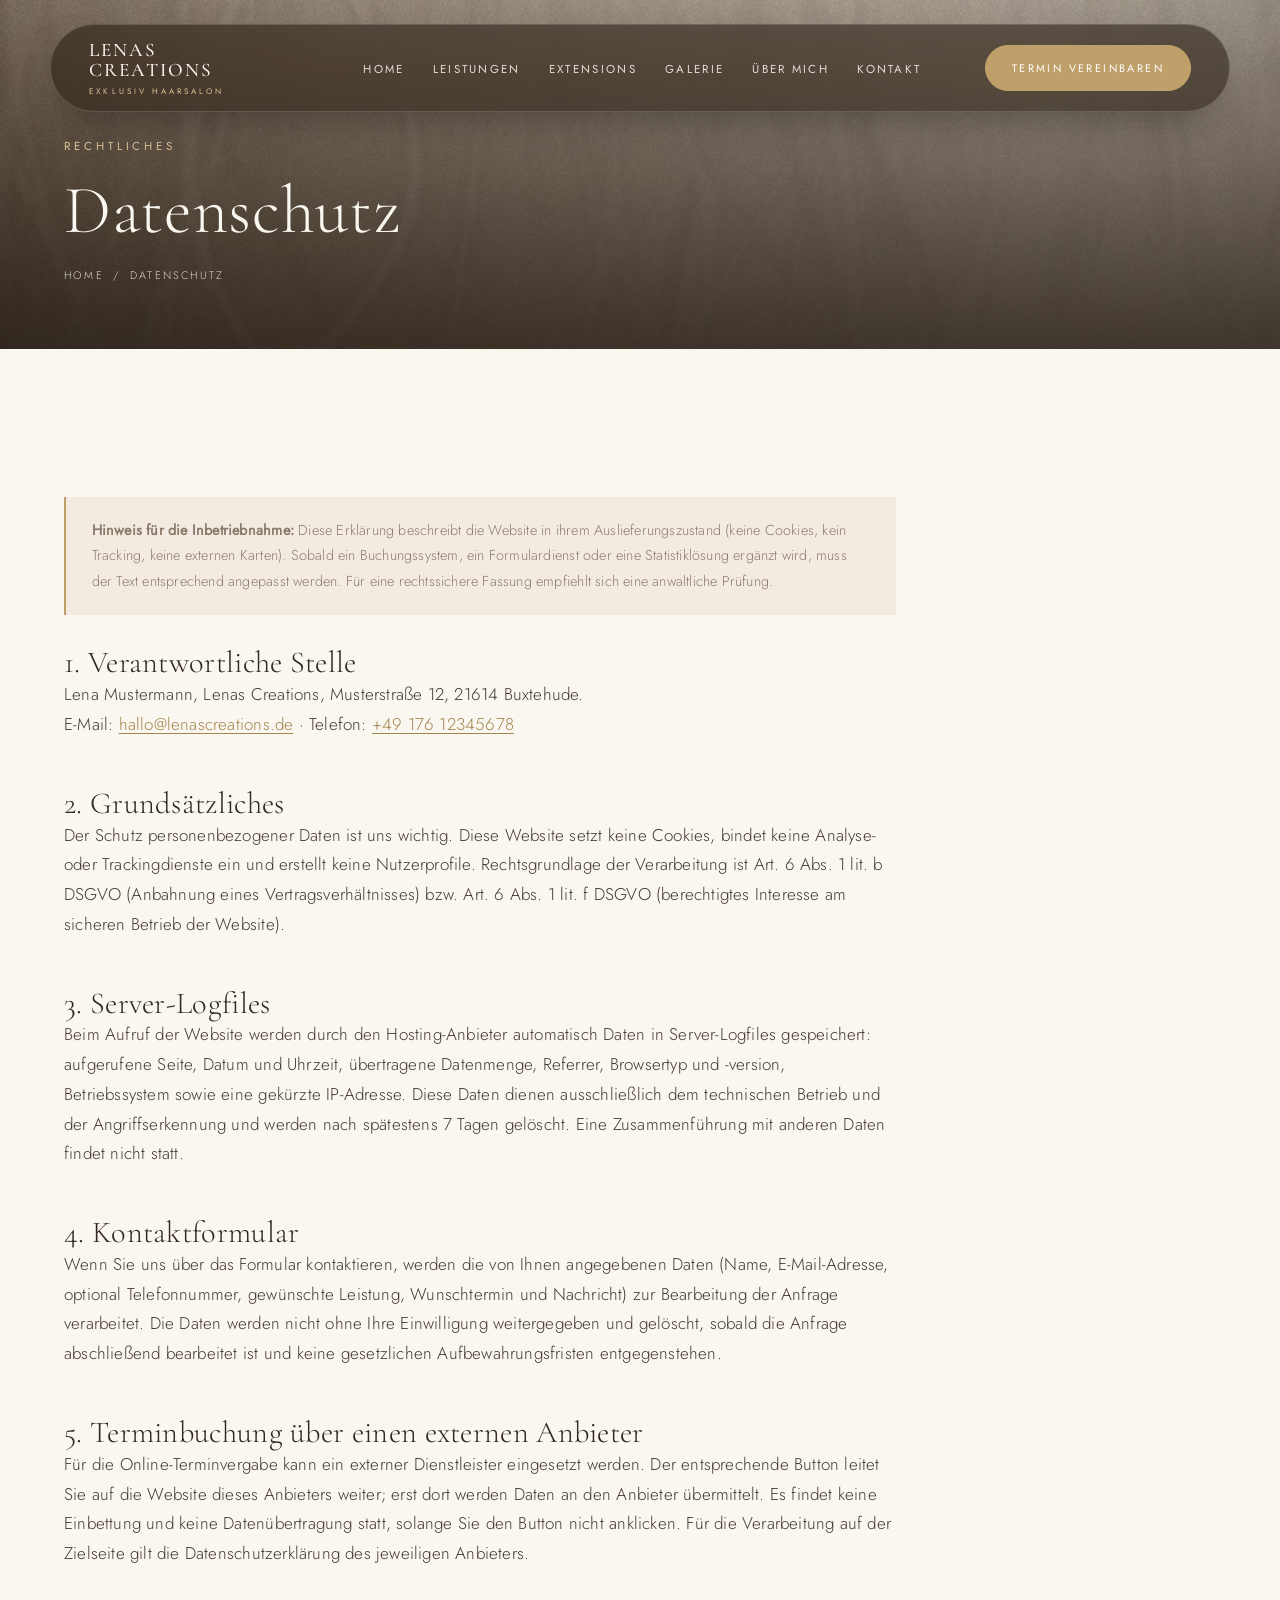
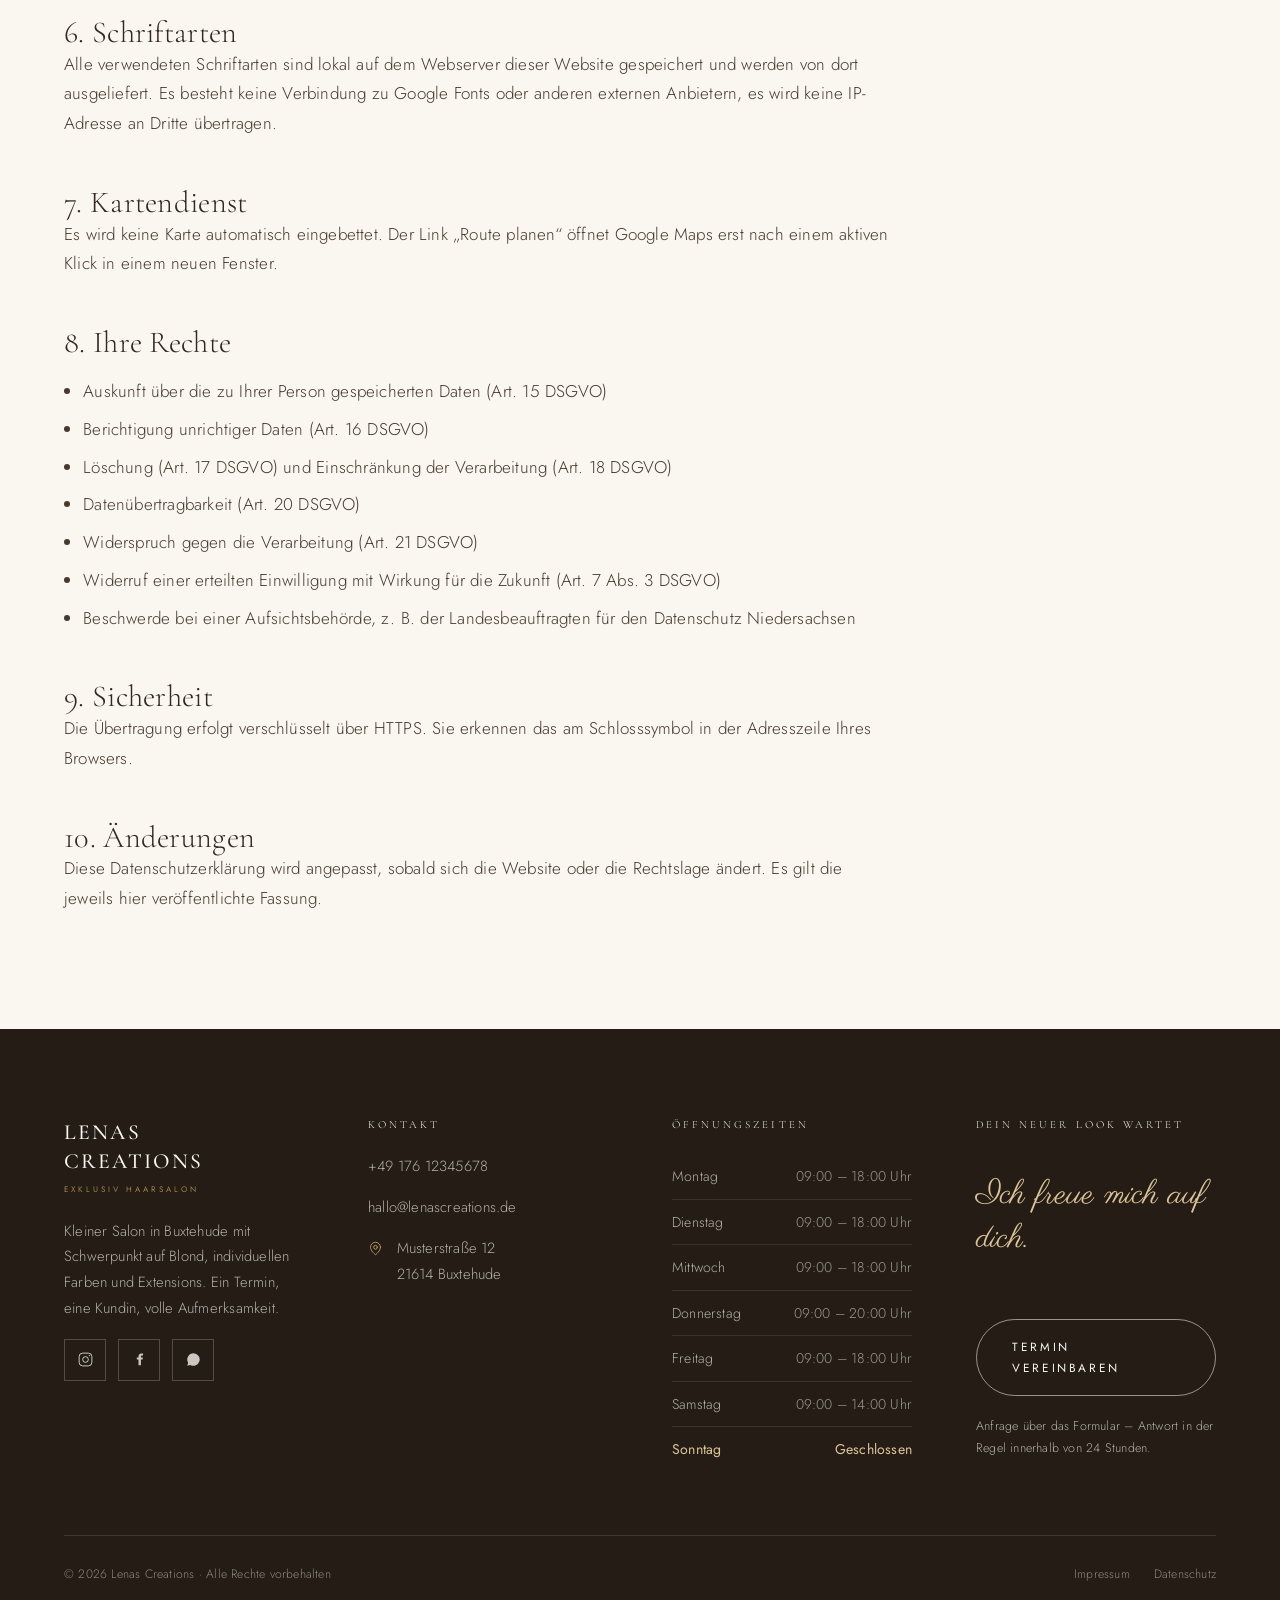
==== datenschutz.html @ 4dc98426 "Dateien ins Repo-Root verschieben fuer GitHub Pages Co-Authored-By: Claude Sonnet 5 <noreply@anthrop" ====
<!DOCTYPE html>
<html lang="de">
<head>
<meta charset="utf-8">
<meta name="viewport" content="width=device-width, initial-scale=1">
<title>Datenschutzerklärung – Lenas Creations</title>
<meta name="description" content="Informationen zur Verarbeitung personenbezogener Daten auf der Website von Lenas Creations, Buxtehude.">
<link rel="canonical" href="https://www.lenascreations.de/datenschutz.html">
<meta name="theme-color" content="#33281F">
<meta name="robots" content="noindex, follow">

<meta property="og:type" content="website">
<meta property="og:locale" content="de_DE">
<meta property="og:site_name" content="Lenas Creations">
<meta property="og:title" content="Datenschutzerklärung – Lenas Creations">
<meta property="og:description" content="Informationen zur Verarbeitung personenbezogener Daten auf der Website von Lenas Creations, Buxtehude.">
<meta property="og:url" content="https://www.lenascreations.de/datenschutz.html">
<meta property="og:image" content="https://www.lenascreations.de/images/og-image.jpg">
<meta name="twitter:card" content="summary_large_image">

<link rel="icon" href="favicon.svg" type="image/svg+xml">
<link rel="apple-touch-icon" href="favicon.svg">

<link rel="preload" href="fonts/cormorant-garamond-latin-300-normal.woff2" as="font" type="font/woff2" crossorigin>
<link rel="preload" href="fonts/jost-latin-300-normal.woff2" as="font" type="font/woff2" crossorigin>
<link rel="stylesheet" href="css/fonts.css">
<link rel="stylesheet" href="css/style.css">
<style>
.legal { max-width: 52rem; }
.legal h2 { font-size: clamp(1.4rem,2.4vw,1.9rem); margin-top: 3rem; }
.legal h2:first-of-type { margin-top: 0; }
.legal h3 { font-size: 1.15rem; margin-top: 2rem; text-transform: uppercase; letter-spacing: .1em; }
.legal p, .legal li { color: var(--ink); }
.legal ul { padding-left: 1.2rem; }
.legal li { margin-bottom: .5rem; }
.legal a { color: var(--gold-deep); text-decoration: underline; text-underline-offset: 3px; }
.legal .note { padding: 1.35rem 1.6rem; background: var(--cream-deep); border-left: 2px solid var(--gold); font-size: .9rem; color: var(--muted); margin: 2rem 0; }
</style>
</head>
<body>
<a class="skip-link" href="#main">Zum Inhalt springen</a>

<header class="header">
  <div class="header__inner">
    <a class="brand" href="index.html" aria-label="Lenas Creations – zur Startseite">
      <span class="brand__mark">Lenas<br>Creations<span class="brand__sub">Exklusiv Haarsalon</span></span>
    </a>
    <nav class="nav" aria-label="Hauptmenü">
      <ul class="nav__list"><li><a class="nav__link" href="index.html">Home</a></li><li><a class="nav__link" href="leistungen.html">Leistungen</a></li><li><a class="nav__link" href="extensions.html">Extensions</a></li><li><a class="nav__link" href="galerie.html">Galerie</a></li><li><a class="nav__link" href="ueber-mich.html">Über mich</a></li><li><a class="nav__link" href="kontakt.html">Kontakt</a></li></ul>
    </nav>
    <div class="header__cta"><a class="btn btn--sm" data-booking href="kontakt.html#termin"><span>Termin vereinbaren</span><svg class="btn__ext" viewBox="0 0 12 12" fill="none" stroke="currentColor" stroke-width="1.3" stroke-linecap="round" stroke-linejoin="round" aria-hidden="true"><path d="M4.5 1.5h6v6"/><path d="M10.5 1.5 5 7"/><path d="M9 8v2.5h-7.5V3H4"/></svg></a></div>
    <button class="burger" type="button" aria-label="Menü öffnen" aria-expanded="false" aria-controls="mobile-nav">
      <span></span><span></span><span></span>
    </button>
  </div>
</header>

<div class="mobile-nav" id="mobile-nav">
  <nav aria-label="Menü">
    <ul class="mobile-nav__list"><li><a href="index.html">Home</a></li><li><a href="leistungen.html">Leistungen</a></li><li><a href="extensions.html">Extensions</a></li><li><a href="galerie.html">Galerie</a></li><li><a href="ueber-mich.html">Über mich</a></li><li><a href="kontakt.html">Kontakt</a></li></ul>
  </nav>
  <div class="mobile-nav__foot">
    <a class="btn btn--block" data-booking href="kontakt.html#termin"><span>Termin vereinbaren</span><svg class="btn__ext" viewBox="0 0 12 12" fill="none" stroke="currentColor" stroke-width="1.3" stroke-linecap="round" stroke-linejoin="round" aria-hidden="true"><path d="M4.5 1.5h6v6"/><path d="M10.5 1.5 5 7"/><path d="M9 8v2.5h-7.5V3H4"/></svg></a>
    <a class="mobile-nav__meta" data-phone data-phone-text href="tel:"></a>
    <a class="mobile-nav__meta" data-mail data-mail-text href="mailto:"></a>
  </div>
</div>

<main id="main">
  <section class="page-hero" style="min-height:clamp(280px,36svh,380px)">
    <div class="page-hero__media"><img src="images/salon-2.jpg" alt="" width="1200" height="900"></div>
    <div class="page-hero__inner">
      <span class="eyebrow">Rechtliches</span>
      <h1>Datenschutz</h1>
      <p class="breadcrumb"><a href="index.html">Home</a><span>/</span>Datenschutz</p>
    </div>
  </section>

  <section class="section">
    <div class="wrap">
      <div class="legal">
        <div class="note">
          <strong>Hinweis für die Inbetriebnahme:</strong> Diese Erklärung beschreibt die Website in
          ihrem Auslieferungszustand (keine Cookies, kein Tracking, keine externen Karten).
          Sobald ein Buchungssystem, ein Formulardienst oder eine Statistiklösung ergänzt wird,
          muss der Text entsprechend angepasst werden. Für eine rechtssichere
          Fassung empfiehlt sich eine anwaltliche Prüfung.
        </div>

        <h2>1. Verantwortliche Stelle</h2>
        <p>
          Lena Mustermann, Lenas Creations, Musterstraße 12, 21614 Buxtehude.<br>
          E-Mail: <a data-mail data-mail-text href="mailto:"></a> · Telefon: <a data-phone data-phone-text href="tel:"></a>
        </p>

        <h2>2. Grundsätzliches</h2>
        <p>
          Der Schutz personenbezogener Daten ist uns wichtig. Diese Website setzt keine Cookies,
          bindet keine Analyse- oder Trackingdienste ein und erstellt keine Nutzerprofile.
          Rechtsgrundlage der Verarbeitung ist Art. 6 Abs. 1 lit. b DSGVO (Anbahnung eines
          Vertragsverhältnisses) bzw. Art. 6 Abs. 1 lit. f DSGVO (berechtigtes Interesse am sicheren
          Betrieb der Website).
        </p>

        <h2>3. Server-Logfiles</h2>
        <p>
          Beim Aufruf der Website werden durch den Hosting-Anbieter automatisch Daten in
          Server-Logfiles gespeichert: aufgerufene Seite, Datum und Uhrzeit, übertragene Datenmenge,
          Referrer, Browsertyp und -version, Betriebssystem sowie eine gekürzte IP-Adresse.
          Diese Daten dienen ausschließlich dem technischen Betrieb und der Angriffserkennung und
          werden nach spätestens 7 Tagen gelöscht. Eine Zusammenführung mit anderen Daten findet nicht statt.
        </p>

        <h2>4. Kontaktformular</h2>
        <p>
          Wenn Sie uns über das Formular kontaktieren, werden die von Ihnen angegebenen Daten
          (Name, E-Mail-Adresse, optional Telefonnummer, gewünschte Leistung, Wunschtermin und
          Nachricht) zur Bearbeitung der Anfrage verarbeitet. Die Daten werden nicht ohne Ihre
          Einwilligung weitergegeben und gelöscht, sobald die Anfrage abschließend bearbeitet ist
          und keine gesetzlichen Aufbewahrungsfristen entgegenstehen.
        </p>

        <h2>5. Terminbuchung über einen externen Anbieter</h2>
        <p>
          Für die Online-Terminvergabe kann ein externer Dienstleister eingesetzt werden. Der
          entsprechende Button leitet Sie auf die Website dieses Anbieters weiter; erst dort werden
          Daten an den Anbieter übermittelt. Es findet keine Einbettung und keine Datenübertragung
          statt, solange Sie den Button nicht anklicken. Für die Verarbeitung auf der Zielseite gilt
          die Datenschutzerklärung des jeweiligen Anbieters.
        </p>

        <h2>6. Schriftarten</h2>
        <p>
          Alle verwendeten Schriftarten sind lokal auf dem Webserver dieser Website gespeichert und
          werden von dort ausgeliefert. Es besteht keine Verbindung zu Google Fonts oder anderen
          externen Anbietern, es wird keine IP-Adresse an Dritte übertragen.
        </p>

        <h2>7. Kartendienst</h2>
        <p>
          Es wird keine Karte automatisch eingebettet. Der Link „Route planen“ öffnet Google Maps
          erst nach einem aktiven Klick in einem neuen Fenster.
        </p>

        <h2>8. Ihre Rechte</h2>
        <ul>
          <li>Auskunft über die zu Ihrer Person gespeicherten Daten (Art. 15 DSGVO)</li>
          <li>Berichtigung unrichtiger Daten (Art. 16 DSGVO)</li>
          <li>Löschung (Art. 17 DSGVO) und Einschränkung der Verarbeitung (Art. 18 DSGVO)</li>
          <li>Datenübertragbarkeit (Art. 20 DSGVO)</li>
          <li>Widerspruch gegen die Verarbeitung (Art. 21 DSGVO)</li>
          <li>Widerruf einer erteilten Einwilligung mit Wirkung für die Zukunft (Art. 7 Abs. 3 DSGVO)</li>
          <li>Beschwerde bei einer Aufsichtsbehörde, z. B. der Landesbeauftragten für den Datenschutz Niedersachsen</li>
        </ul>

        <h2>9. Sicherheit</h2>
        <p>
          Die Übertragung erfolgt verschlüsselt über HTTPS. Sie erkennen das am Schlosssymbol in der
          Adresszeile Ihres Browsers.
        </p>

        <h2>10. Änderungen</h2>
        <p>
          Diese Datenschutzerklärung wird angepasst, sobald sich die Website oder die Rechtslage
          ändert. Es gilt die jeweils hier veröffentlichte Fassung.
        </p>
      </div>
    </div>
  </section>
</main>

<footer class="footer">
  <div class="wrap">
    <div class="footer__grid">

      <div>
        <span class="brand__mark" style="font-size:1.35rem">Lenas<br>Creations<span class="brand__sub">Exklusiv Haarsalon</span></span>
        <p style="margin-top:1.6rem;font-size:.92rem;max-width:20rem">
          Kleiner Salon in Buxtehude mit Schwerpunkt auf Blond, individuellen Farben und Extensions.
          Ein Termin, eine Kundin, volle Aufmerksamkeit.
        </p>
        <div class="socials">
          <a data-instagram href="#" aria-label="Instagram" target="_blank" rel="noopener"><svg width="17" height="17" viewBox="0 0 24 24" fill="none" stroke="currentColor" stroke-width="1.4" aria-hidden="true"><rect x="3" y="3" width="18" height="18" rx="5"/><circle cx="12" cy="12" r="4"/><circle cx="17.5" cy="6.5" r="1" fill="currentColor" stroke="none"/></svg></a>
          <a data-facebook href="#" aria-label="Facebook" target="_blank" rel="noopener"><svg width="17" height="17" viewBox="0 0 24 24" fill="currentColor" aria-hidden="true"><path d="M14 9V7.5c0-.7.2-1.1 1.2-1.1H17V3.6A17 17 0 0 0 14.7 3.5C12.2 3.5 10.6 5 10.6 7.7V9H8.2v3h2.4v8h3.4v-8h2.4l.4-3H14z"/></svg></a>
          <a data-whatsapp href="#" aria-label="WhatsApp"><svg width="15" height="15" viewBox="0 0 24 24" fill="currentColor" aria-hidden="true"><path d="M17.5 14.4c-.3-.2-1.7-.9-2-1-.3-.1-.5-.1-.7.2l-.9 1.1c-.2.2-.3.2-.6.1a8 8 0 0 1-2.4-1.5 9 9 0 0 1-1.6-2.1c-.2-.3 0-.5.1-.6l.5-.6c.1-.2.2-.3.3-.5v-.5l-1-2.3c-.2-.6-.5-.5-.7-.5h-.6c-.2 0-.5.1-.8.4-.3.3-1 1-1 2.5s1.1 2.9 1.2 3.1c.2.2 2.2 3.3 5.3 4.6 2.6 1.1 3.2.9 3.7.8.6 0 1.7-.7 2-1.4.2-.7.2-1.3.2-1.4-.1-.2-.3-.2-.6-.4zM12 2a10 10 0 0 0-8.6 15.1L2 22l5-1.3A10 10 0 1 0 12 2z"/></svg></a>
        </div>
      </div>

      <div>
        <h4 class="footer__title">Kontakt</h4>
        <address class="footer__contact">
          <a data-phone data-phone-text href="tel:"><svg width="15" height="15" viewBox="0 0 24 24" fill="none" stroke="currentColor" stroke-width="1.4" stroke-linecap="round" stroke-linejoin="round" aria-hidden="true"><path d="M22 16.9v3a2 2 0 0 1-2.2 2 19.8 19.8 0 0 1-8.6-3.1 19.5 19.5 0 0 1-6-6A19.8 19.8 0 0 1 2.1 4.2 2 2 0 0 1 4.1 2h3a2 2 0 0 1 2 1.7c.1 1 .4 1.9.7 2.8a2 2 0 0 1-.4 2.1L8.1 9.9a16 16 0 0 0 6 6l1.3-1.3a2 2 0 0 1 2.1-.4c.9.3 1.8.6 2.8.7a2 2 0 0 1 1.7 2z"/></svg></a>
          <a data-mail data-mail-text href="mailto:"><svg width="15" height="15" viewBox="0 0 24 24" fill="none" stroke="currentColor" stroke-width="1.4" stroke-linecap="round" stroke-linejoin="round" aria-hidden="true"><rect x="2" y="4" width="20" height="16" rx="2"/><path d="m2 7 10 6 10-6"/></svg></a>
          <span><svg width="15" height="15" viewBox="0 0 24 24" fill="none" stroke="currentColor" stroke-width="1.4" stroke-linecap="round" stroke-linejoin="round" aria-hidden="true"><path d="M20 10c0 6-8 12-8 12s-8-6-8-12a8 8 0 0 1 16 0z"/><circle cx="12" cy="10" r="3"/></svg><span data-address></span></span>
        </address>
      </div>

      <div>
        <h4 class="footer__title">Öffnungszeiten</h4>
        <ul class="hours" data-hours></ul>
      </div>

      <div class="footer__cta">
        <h4 class="footer__title">Dein neuer Look wartet</h4>
        <p class="script">Ich freue mich auf dich.</p>
        <a class="btn btn--light" data-booking href="kontakt.html#termin"><span>Termin vereinbaren</span><svg class="btn__ext" viewBox="0 0 12 12" fill="none" stroke="currentColor" stroke-width="1.3" stroke-linecap="round" stroke-linejoin="round" aria-hidden="true"><path d="M4.5 1.5h6v6"/><path d="M10.5 1.5 5 7"/><path d="M9 8v2.5h-7.5V3H4"/></svg></a>
        <span class="footer__contact" style="font-size:.78rem" data-booking-note></span>
      </div>

    </div>

    <div class="footer__bottom">
      <span>© <span data-year>2026</span> Lenas Creations · Alle Rechte vorbehalten</span>
      <nav aria-label="Rechtliches">
        <a href="impressum.html">Impressum</a>
        <a href="datenschutz.html">Datenschutz</a>
      </nav>
    </div>
  </div>
</footer>

<div class="action-bar">
  <a data-phone href="tel:"><svg width="15" height="15" viewBox="0 0 24 24" fill="none" stroke="currentColor" stroke-width="1.4" stroke-linecap="round" stroke-linejoin="round" aria-hidden="true"><path d="M22 16.9v3a2 2 0 0 1-2.2 2 19.8 19.8 0 0 1-8.6-3.1 19.5 19.5 0 0 1-6-6A19.8 19.8 0 0 1 2.1 4.2 2 2 0 0 1 4.1 2h3a2 2 0 0 1 2 1.7c.1 1 .4 1.9.7 2.8a2 2 0 0 1-.4 2.1L8.1 9.9a16 16 0 0 0 6 6l1.3-1.3a2 2 0 0 1 2.1-.4c.9.3 1.8.6 2.8.7a2 2 0 0 1 1.7 2z"/></svg><span>Anrufen</span></a>
  <a data-whatsapp href="#"><svg width="15" height="15" viewBox="0 0 24 24" fill="currentColor" aria-hidden="true"><path d="M17.5 14.4c-.3-.2-1.7-.9-2-1-.3-.1-.5-.1-.7.2l-.9 1.1c-.2.2-.3.2-.6.1a8 8 0 0 1-2.4-1.5 9 9 0 0 1-1.6-2.1c-.2-.3 0-.5.1-.6l.5-.6c.1-.2.2-.3.3-.5v-.5l-1-2.3c-.2-.6-.5-.5-.7-.5h-.6c-.2 0-.5.1-.8.4-.3.3-1 1-1 2.5s1.1 2.9 1.2 3.1c.2.2 2.2 3.3 5.3 4.6 2.6 1.1 3.2.9 3.7.8.6 0 1.7-.7 2-1.4.2-.7.2-1.3.2-1.4-.1-.2-.3-.2-.6-.4zM12 2a10 10 0 0 0-8.6 15.1L2 22l5-1.3A10 10 0 1 0 12 2z"/></svg><span>WhatsApp</span></a>
  <a class="is-primary" data-booking href="kontakt.html#termin"><svg width="15" height="15" viewBox="0 0 24 24" fill="none" stroke="currentColor" stroke-width="1.4" stroke-linecap="round" aria-hidden="true"><rect x="3" y="5" width="18" height="16" rx="2"/><path d="M3 10h18M8 3v4M16 3v4"/></svg><span>Termin</span></a>
</div>

<script src="js/config.js"></script>
<script src="js/main.js"></script>
</body>
</html>
---- css/fonts.css ----
/* ==========================================================================
   Lokal eingebundene Schriftarten
   Die Dateien liegen im Ordner /fonts. Es werden KEINE Google-Server
   angesprochen – dadurch ist die Website DSGVO-seitig unbedenklich und lädt
   spürbar schneller.
   Lizenz: SIL Open Font License 1.1 (kommerzielle Nutzung erlaubt).
   ========================================================================== */

/* --- Cormorant Garamond · Überschriften ---------------------------------- */
@font-face {
  font-family: "Cormorant Garamond";
  font-style: normal;
  font-weight: 300;
  font-display: swap;
  src: url("../fonts/cormorant-garamond-latin-300-normal.woff2") format("woff2");
  unicode-range: U+0000-00FF, U+0131, U+0152-0153, U+02BB-02BC, U+02C6, U+02DA,
                 U+02DC, U+2000-206F, U+2074, U+20AC, U+2122, U+2191, U+2193,
                 U+2212, U+2215, U+FEFF, U+FFFD;
}
@font-face {
  font-family: "Cormorant Garamond";
  font-style: normal;
  font-weight: 400;
  font-display: swap;
  src: url("../fonts/cormorant-garamond-latin-400-normal.woff2") format("woff2");
  unicode-range: U+0000-00FF, U+0131, U+0152-0153, U+02BB-02BC, U+02C6, U+02DA,
                 U+02DC, U+2000-206F, U+2074, U+20AC, U+2122, U+2191, U+2193,
                 U+2212, U+2215, U+FEFF, U+FFFD;
}
@font-face {
  font-family: "Cormorant Garamond";
  font-style: normal;
  font-weight: 500;
  font-display: swap;
  src: url("../fonts/cormorant-garamond-latin-500-normal.woff2") format("woff2");
  unicode-range: U+0000-00FF, U+0131, U+0152-0153, U+02BB-02BC, U+02C6, U+02DA,
                 U+02DC, U+2000-206F, U+2074, U+20AC, U+2122, U+2191, U+2193,
                 U+2212, U+2215, U+FEFF, U+FFFD;
}

/* --- Jost · Fließtext, Navigation, Buttons ------------------------------- */
@font-face {
  font-family: "Jost";
  font-style: normal;
  font-weight: 200;
  font-display: swap;
  src: url("../fonts/jost-latin-200-normal.woff2") format("woff2");
  unicode-range: U+0000-00FF, U+0131, U+0152-0153, U+02BB-02BC, U+02C6, U+02DA,
                 U+02DC, U+2000-206F, U+2074, U+20AC, U+2122, U+2191, U+2193,
                 U+2212, U+2215, U+FEFF, U+FFFD;
}
@font-face {
  font-family: "Jost";
  font-style: normal;
  font-weight: 300;
  font-display: swap;
  src: url("../fonts/jost-latin-300-normal.woff2") format("woff2");
  unicode-range: U+0000-00FF, U+0131, U+0152-0153, U+02BB-02BC, U+02C6, U+02DA,
                 U+02DC, U+2000-206F, U+2074, U+20AC, U+2122, U+2191, U+2193,
                 U+2212, U+2215, U+FEFF, U+FFFD;
}
@font-face {
  font-family: "Jost";
  font-style: normal;
  font-weight: 400;
  font-display: swap;
  src: url("../fonts/jost-latin-400-normal.woff2") format("woff2");
  unicode-range: U+0000-00FF, U+0131, U+0152-0153, U+02BB-02BC, U+02C6, U+02DA,
                 U+02DC, U+2000-206F, U+2074, U+20AC, U+2122, U+2191, U+2193,
                 U+2212, U+2215, U+FEFF, U+FFFD;
}

/* --- Parisienne · Handschrift-Akzent ------------------------------------- */
@font-face {
  font-family: "Parisienne";
  font-style: normal;
  font-weight: 400;
  font-display: swap;
  src: url("../fonts/parisienne-latin-400-normal.woff2") format("woff2");
  unicode-range: U+0000-00FF, U+0131, U+0152-0153, U+02BB-02BC, U+02C6, U+02DA,
                 U+02DC, U+2000-206F, U+2074, U+20AC, U+2122, U+2191, U+2193,
                 U+2212, U+2215, U+FEFF, U+FFFD;
}
---- css/style.css ----
/* ==========================================================================
   LENAS CREATIONS – Exklusiv Haarsalon
   Stylesheet · Version 1.0
   Aufbau:  1 Tokens · 2 Reset · 3 Typografie · 4 Buttons · 5 Header
            6 Hero · 7 Sektionen · 8 Komponenten · 9 Footer · 10 Responsive
   ========================================================================== */

/* ---------- 1 · TOKENS --------------------------------------------------- */
:root {
  /* Farben */
  --cream:        #FAF6F0;
  --cream-deep:   #F3EBE1;
  --sand:         #E9DCCA;
  --sand-deep:    #DCCAB2;
  --gold:         #C0A06A;
  --gold-light:   #DCC49A;
  --gold-deep:    #A3854E;
  --espresso:     #33281F;
  --espresso-deep:#241C15;
  --ink:          #463A30;
  --muted:        #8B7B6C;
  --white:        #FFFFFF;

  --line:         rgba(51, 40, 31, .14);
  --line-soft:    rgba(51, 40, 31, .08);
  --line-gold:    rgba(192, 160, 106, .40);

  /* Typo */
  --display: "Cormorant Garamond", "Times New Roman", serif;
  --body:    "Jost", "Helvetica Neue", Arial, sans-serif;
  --script:  "Parisienne", "Snell Roundhand", cursive;

  /* Raster */
  --wrap:    1280px;
  --wrap-sm: 940px;
  --gutter:  clamp(1.25rem, 5vw, 4rem);
  --section: clamp(4.5rem, 9vw, 8.5rem);

  /* Bewegung */
  --ease:  cubic-bezier(.22, .61, .36, 1);
  --slow:  .8s var(--ease);
  --fast:  .32s var(--ease);

  --shadow-soft: 0 24px 60px -32px rgba(51, 40, 31, .38);
  --shadow-card: 0 32px 80px -44px rgba(51, 40, 31, .55);
}

/* ---------- 2 · RESET --------------------------------------------------- */
*, *::before, *::after { box-sizing: border-box; }

html {
  -webkit-text-size-adjust: 100%;
  scroll-behavior: smooth;
  scroll-padding-top: 96px;
}

body {
  margin: 0;
  background: var(--cream);
  color: var(--ink);
  font-family: var(--body);
  font-size: clamp(.95rem, .35vw + .86rem, 1.0625rem);
  font-weight: 300;
  line-height: 1.75;
  letter-spacing: .012em;
  -webkit-font-smoothing: antialiased;
  overflow-x: hidden;
}

body.is-locked { overflow: hidden; }

img, svg { display: block; max-width: 100%; }
img { height: auto; }

a { color: inherit; text-decoration: none; }

button, input, select, textarea { font: inherit; color: inherit; }

:focus-visible {
  outline: 2px solid var(--gold-deep);
  outline-offset: 3px;
  border-radius: 2px;
}

::selection { background: var(--gold-light); color: var(--espresso-deep); }

.skip-link {
  position: absolute; left: 50%; top: -100px; transform: translateX(-50%);
  z-index: 999; background: var(--espresso); color: var(--cream);
  padding: .75rem 1.5rem; font-size: .8rem; letter-spacing: .18em;
  text-transform: uppercase; transition: top var(--fast);
}
.skip-link:focus { top: .75rem; }

.visually-hidden {
  position: absolute !important; width: 1px; height: 1px;
  padding: 0; margin: -1px; overflow: hidden;
  clip: rect(0 0 0 0); white-space: nowrap; border: 0;
}

/* ---------- 3 · TYPOGRAFIE ---------------------------------------------- */
h1, h2, h3, h4 {
  font-family: var(--display);
  font-weight: 300;
  line-height: 1.08;
  margin: 0;
  color: var(--espresso);
  letter-spacing: .01em;
}

h1 { font-size: clamp(2.75rem, 7vw, 5.5rem); }
h2 { font-size: clamp(2rem, 4.2vw, 3.375rem); }
h3 { font-size: clamp(1.35rem, 1.8vw, 1.75rem); }
h4 { font-size: clamp(1.1rem, 1.2vw, 1.3rem); }

p { margin: 0 0 1.15em; }
p:last-child { margin-bottom: 0; }

.eyebrow {
  display: block;
  font-family: var(--body);
  font-size: .72rem;
  font-weight: 400;
  letter-spacing: .34em;
  text-transform: uppercase;
  color: var(--gold-deep);
  margin: 0 0 1.1rem;
}

.script {
  font-family: var(--script);
  font-size: clamp(1.6rem, 2.6vw, 2.25rem);
  color: var(--gold-deep);
  line-height: 1.3;
  font-weight: 400;
}

.lead {
  font-size: clamp(1.05rem, .5vw + .95rem, 1.25rem);
  line-height: 1.72;
  color: var(--ink);
}

.tracked {
  letter-spacing: .28em;
  text-transform: uppercase;
  font-size: .74rem;
  font-weight: 400;
}

/* Goldener Trennstrich unter Überschriften */
.rule {
  width: 56px; height: 1px; border: 0; margin: 1.4rem 0 1.6rem;
  background: linear-gradient(90deg, var(--gold), rgba(192, 160, 106, 0));
}
.rule--center { margin-inline: auto; background: var(--gold); }

/* ---------- 4 · BUTTONS ------------------------------------------------- */
.btn {
  --btn-bg: var(--gold);
  --btn-fg: var(--white);
  --btn-bd: var(--gold);
  position: relative;
  display: inline-flex;
  align-items: center;
  justify-content: center;
  gap: .7rem;
  padding: 1.05rem 2.2rem;
  background: var(--btn-bg);
  color: var(--btn-fg);
  border: 1px solid var(--btn-bd);
  font-size: .74rem;
  font-weight: 400;
  letter-spacing: .22em;
  text-transform: uppercase;
  cursor: pointer;
  overflow: hidden;
  isolation: isolate;
  border-radius: 999px;
  transition: color var(--fast), border-color var(--fast), background-color var(--fast);
}

.btn::after {
  content: "";
  position: absolute; inset: 0; z-index: -1;
  background: var(--espresso);
  transform: scaleX(0);
  transform-origin: right;
  transition: transform .48s var(--ease);
}
.btn:hover::after,
.btn:focus-visible::after { transform: scaleX(1); transform-origin: left; }
.btn:hover, .btn:focus-visible { color: var(--cream); border-color: var(--espresso); }

.btn--ghost   { --btn-bg: transparent; --btn-fg: var(--espresso); --btn-bd: var(--espresso); }
.btn--outline { --btn-bg: transparent; --btn-fg: var(--gold-deep); --btn-bd: var(--line-gold); }
.btn--outline:hover { border-color: var(--espresso); }
.btn--light   { --btn-bg: transparent; --btn-fg: var(--cream); --btn-bd: rgba(250, 246, 240, .55); }
.btn--light::after { background: var(--cream); }
.btn--light:hover, .btn--light:focus-visible { color: var(--espresso); border-color: var(--cream); }
.btn--sm { padding: .8rem 1.6rem; font-size: .68rem; }
.btn--block { display: flex; width: 100%; }

/* Buchungs-Button: Icon rechts */
.btn__ext { width: 11px; height: 11px; flex: none; opacity: .85; }

/* Textlink mit Pfeil */
.link-arrow {
  display: inline-flex; align-items: center; gap: .55rem;
  font-size: .74rem; letter-spacing: .22em; text-transform: uppercase;
  color: var(--gold-deep); padding-bottom: .3rem;
  border-bottom: 1px solid var(--line-gold);
  transition: color var(--fast), border-color var(--fast), gap var(--fast);
}
.link-arrow:hover { color: var(--espresso); border-color: var(--espresso); gap: .9rem; }

/* ---------- 5 · HEADER -------------------------------------------------- */
.header {
  position: fixed; z-index: 130;
  top: clamp(.85rem, 2.4vw, 1.5rem);
  left: clamp(.85rem, 2.4vw, 1.5rem);
  right: clamp(.85rem, 2.4vw, 1.5rem);
  max-width: 1180px; margin-inline: auto;
  display: flex; align-items: center;
  padding: 1rem clamp(1.4rem, 3vw, 2.5rem);
  border-radius: 999px;
  background: rgba(36, 28, 21, .55);
  border: 1px solid rgba(250, 246, 240, .16);
  box-shadow: 0 20px 45px -20px rgba(20, 14, 10, .55);
  backdrop-filter: blur(18px) saturate(150%);
  -webkit-backdrop-filter: blur(18px) saturate(150%);
  transition: background-color .45s var(--ease), padding .45s var(--ease),
              border-color .45s var(--ease), box-shadow .45s var(--ease), transform .45s var(--ease);
}
.header.is-solid {
  background: rgba(36, 28, 21, .78);
  padding-block: .8rem;
  box-shadow: 0 22px 48px -18px rgba(20, 14, 10, .6);
}
.header { transition-property: background-color, padding, border-color, box-shadow; }

/* Bei offenem Menü bleibt der Header transparent, damit das Panel durchgeht */
.header.is-menu-open {
  background: transparent;
  border-color: transparent;
  box-shadow: none;
  backdrop-filter: none;
  -webkit-backdrop-filter: none;
  transform: none;
}

.header__inner {
  width: 100%; max-width: var(--wrap); margin-inline: auto;
  display: flex; align-items: center; gap: clamp(1rem, 3vw, 2.75rem);
}

/* Wortmarke */
.brand { display: flex; align-items: center; gap: 1.4rem; flex: none; }
.brand__mark {
  font-family: var(--display);
  font-weight: 500;
  font-size: clamp(1.15rem, 1.5vw, 1.5rem);
  line-height: 1.02;
  letter-spacing: .1em;
  color: var(--espresso);
  text-transform: uppercase;
}
.brand__sub {
  display: block;
  font-family: var(--body);
  font-size: .5rem;
  letter-spacing: .38em;
  color: var(--gold-deep);
  margin-top: .42rem;
}
.brand__divider {
  width: 1px; height: 42px; background: var(--line);
  display: none;
}

.nav { margin-left: auto; }
.nav__list {
  display: flex; align-items: center; gap: clamp(1rem, 2.2vw, 2.1rem);
  list-style: none; margin: 0; padding: 0;
}
.nav__link {
  position: relative;
  font-size: .72rem; font-weight: 400;
  letter-spacing: .2em; text-transform: uppercase;
  color: var(--ink); padding-block: .4rem;
  transition: color var(--fast);
}
.nav__link::after {
  content: ""; position: absolute; left: 0; bottom: 0;
  width: 100%; height: 1px; background: var(--gold);
  transform: scaleX(0); transform-origin: right;
  transition: transform .38s var(--ease);
}
.nav__link:hover { color: var(--espresso); }
.nav__link:hover::after { transform: scaleX(1); transform-origin: left; }
.nav__link[aria-current="page"] { color: var(--gold-deep); }
.nav__link[aria-current="page"]::after { transform: scaleX(1); }

.header__cta { flex: none; margin-left: clamp(.5rem, 2vw, 1.75rem); }

/* Helle Schrift auf dem dunklen Glas-Pill – nur bei offenem Menü zurück auf dunkel */
.header:not(.is-menu-open) .brand__mark { color: var(--cream); }
.header:not(.is-menu-open) .brand__sub  { color: var(--gold-light); }
.header:not(.is-menu-open) .nav__link   { color: rgba(250, 246, 240, .86); }
.header:not(.is-menu-open) .nav__link:hover { color: var(--white); }
.header:not(.is-menu-open) .nav__link[aria-current="page"] { color: var(--gold-light); }
.header:not(.is-menu-open) .nav__link::after { background: var(--gold-light); }
.header:not(.is-menu-open) .burger { border-color: rgba(250, 246, 240, .42); }
.header:not(.is-menu-open) .burger span { background: var(--cream); }

/* Burger */
.burger {
  display: none; position: relative; z-index: 120;
  width: 46px; height: 46px; margin-left: auto;
  background: none; border: 1px solid var(--line); cursor: pointer;
}
.burger span {
  position: absolute; left: 50%; width: 20px; height: 1px;
  background: var(--espresso); transform: translateX(-50%);
  transition: transform .4s var(--ease), opacity .2s var(--ease), top .4s var(--ease);
}
.burger span:nth-child(1) { top: 18px; }
.burger span:nth-child(2) { top: 23px; }
.burger span:nth-child(3) { top: 28px; }
.burger.is-open span:nth-child(1) { top: 23px; transform: translateX(-50%) rotate(45deg); }
.burger.is-open span:nth-child(2) { opacity: 0; }
.burger.is-open span:nth-child(3) { top: 23px; transform: translateX(-50%) rotate(-45deg); }

/* Mobile Panel */
.mobile-nav {
  position: fixed; inset: 0; z-index: 110;
  display: flex; flex-direction: column; justify-content: center;
  padding: 6rem var(--gutter) 3rem;
  background: var(--cream);
  transform: translateY(-100%);
  visibility: hidden;
  transition: transform .62s var(--ease), visibility .62s;
}
.mobile-nav.is-open { transform: translateY(0); visibility: visible; }
.mobile-nav__list { list-style: none; margin: 0 0 2.5rem; padding: 0; }
.mobile-nav__list li { overflow: hidden; }
.mobile-nav__list a {
  display: block;
  font-family: var(--display);
  font-size: clamp(1.9rem, 8vw, 2.75rem);
  color: var(--espresso);
  padding: .32em 0;
  border-bottom: 1px solid var(--line-soft);
  transform: translateY(110%);
  transition: transform .6s var(--ease), color var(--fast);
}
.mobile-nav.is-open .mobile-nav__list a { transform: translateY(0); }
.mobile-nav__list a:hover { color: var(--gold-deep); }
.mobile-nav__foot { display: grid; gap: .9rem; }
.mobile-nav__meta {
  font-size: .74rem; letter-spacing: .18em; text-transform: uppercase; color: var(--muted);
}

/* ---------- 6 · HERO ---------------------------------------------------- */
.hero {
  position: relative;
  min-height: clamp(600px, 94svh, 940px);
  display: grid;
  align-items: center;
  overflow: hidden;
  color: var(--cream);
  isolation: isolate;
}
.hero__media { position: absolute; inset: 0; z-index: -2; }
.hero__media img {
  width: 100%; height: 100%; object-fit: cover; object-position: 62% center;
  transform: scale(1.08);
  animation: heroZoom 14s var(--ease) forwards;
}
@keyframes heroZoom { to { transform: scale(1); } }

.hero__media::after {
  content: ""; position: absolute; inset: 0;
  background:
    linear-gradient(105deg, rgba(36, 28, 21, .78) 0%, rgba(36, 28, 21, .46) 46%, rgba(36, 28, 21, .16) 100%),
    linear-gradient(to top, rgba(36, 28, 21, .58), transparent 42%);
}

.hero__inner {
  width: 100%; max-width: var(--wrap); margin-inline: auto;
  padding: 9rem var(--gutter) 6rem;
}
.hero__body { max-width: 42rem; }

.hero__eyebrow {
  color: var(--gold-light);
  opacity: 0; animation: fadeUp .9s var(--ease) .25s forwards;
}
.hero__title {
  color: var(--cream);
  font-weight: 500;
  font-size: clamp(3rem, 8.5vw, 6.5rem);
  line-height: .96;
  letter-spacing: .04em;
  text-transform: uppercase;
  opacity: 0; animation: fadeUp 1s var(--ease) .4s forwards;
}
.hero__title span { display: block; }
.hero__sub {
  margin-top: 1.1rem;
  font-size: .78rem; letter-spacing: .48em; text-transform: uppercase;
  color: rgba(250, 246, 240, .82);
  opacity: 0; animation: fadeUp 1s var(--ease) .55s forwards;
}
.hero__claim {
  margin-top: 2.4rem;
  max-width: 30rem;
  font-size: 1.05rem; line-height: 1.75;
  color: rgba(250, 246, 240, .88);
  opacity: 0; animation: fadeUp 1s var(--ease) .7s forwards;
}
.hero__actions {
  display: flex; flex-wrap: wrap; gap: .9rem; margin-top: 2.6rem;
  opacity: 0; animation: fadeUp 1s var(--ease) .85s forwards;
}

.hero__scroll {
  position: absolute; left: 50%; bottom: 2.4rem; z-index: 2;
  display: grid; place-items: center;
  width: 44px; height: 44px; margin-left: -22px;
  border: 1px solid rgba(250, 246, 240, .45); border-radius: 50%;
  color: rgba(250, 246, 240, .8);
  animation: bob 2.6s var(--ease) infinite;
  transition: background-color var(--fast), color var(--fast);
}
.hero__scroll:hover { background: rgba(250, 246, 240, .16); color: var(--cream); }

@keyframes bob { 0%, 100% { transform: translateY(0); } 50% { transform: translateY(7px); } }
@keyframes fadeUp { from { opacity: 0; transform: translateY(22px); } to { opacity: 1; transform: none; } }

/* Kleiner Hero für Unterseiten */
.page-hero {
  position: relative; isolation: isolate;
  display: grid; align-items: end;
  min-height: clamp(360px, 52svh, 520px);
  padding: 8.5rem var(--gutter) clamp(2.5rem, 5vw, 4rem);
  color: var(--cream); overflow: hidden;
}
.page-hero__media { position: absolute; inset: 0; z-index: -2; }
.page-hero__media img { width: 100%; height: 100%; object-fit: cover; }
.page-hero__media::after {
  content: ""; position: absolute; inset: 0;
  background: linear-gradient(to top, rgba(36, 28, 21, .82), rgba(36, 28, 21, .34));
}
.page-hero__inner { width: 100%; max-width: var(--wrap); margin-inline: auto; }
.page-hero h1 { color: var(--cream); font-size: clamp(2.5rem, 6vw, 4.25rem); }
.page-hero .eyebrow { color: var(--gold-light); }
.page-hero p { margin-top: 1.2rem; max-width: 36rem; color: rgba(250, 246, 240, .85); }

.breadcrumb {
  margin-top: 1.8rem; font-size: .68rem; letter-spacing: .2em;
  text-transform: uppercase; color: rgba(250, 246, 240, .6);
}
.breadcrumb a:hover { color: var(--gold-light); }
.breadcrumb span { margin-inline: .6rem; }

/* ---------- 7 · SEKTIONEN ----------------------------------------------- */
.section { padding-block: var(--section); }
.section--tight { padding-block: clamp(3rem, 6vw, 5.5rem); }
.section--sand  { background: var(--cream-deep); }
.section--warm  { background: var(--sand); }
.section--dark  { background: var(--espresso); color: rgba(250, 246, 240, .8); }
.section--dark h2, .section--dark h3, .section--dark h4 { color: var(--cream); }
.section--dark .eyebrow { color: var(--gold-light); }

.wrap { width: 100%; max-width: var(--wrap); margin-inline: auto; padding-inline: var(--gutter); }
.wrap--sm { max-width: var(--wrap-sm); }

.section-head { max-width: 40rem; margin-bottom: clamp(2.5rem, 5vw, 4rem); }
.section-head--center { margin-inline: auto; text-align: center; }
.section-head--split {
  max-width: none; display: flex; flex-wrap: wrap; align-items: flex-end;
  justify-content: space-between; gap: 1.5rem;
}
.section-head--split > div { max-width: 38rem; }

/* ---------- 8 · KOMPONENTEN --------------------------------------------- */

/* 8.1 Leistungskarten */
.service-grid {
  display: grid; gap: clamp(1.5rem, 3vw, 2.75rem);
  grid-template-columns: repeat(auto-fit, minmax(min(100%, 260px), 1fr));
}
.service-card {
  display: flex; flex-direction: column; text-align: center;
  background: var(--white);
  padding: 0 0 2.25rem;
  border: 1px solid var(--line-soft);
  transition: transform .55s var(--ease), box-shadow .55s var(--ease), border-color .55s var(--ease);
}
.service-card:hover { transform: translateY(-8px); box-shadow: var(--shadow-card); border-color: var(--line-gold); }
.service-card__media { overflow: hidden; aspect-ratio: 4 / 3.4; }
.service-card__media img {
  width: 100%; height: 100%; object-fit: cover;
  transition: transform 1.1s var(--ease);
}
.service-card:hover .service-card__media img { transform: scale(1.07); }
.service-card__body { padding: 2rem clamp(1.25rem, 2.5vw, 2rem) 0; display: flex; flex-direction: column; flex: 1; }
.service-card h3 { text-transform: uppercase; letter-spacing: .12em; font-size: clamp(1.15rem, 1.4vw, 1.45rem); }
.service-card p { color: var(--muted); font-size: .95rem; margin-top: 1.1rem; }
.service-card .btn { margin-top: auto; align-self: center; }
.service-card__foot { padding-top: 1.75rem; margin-top: auto; }

/* 8.2 Split (Bild + Text) */
.split {
  display: grid; align-items: center;
  gap: clamp(2rem, 5vw, 5rem);
  grid-template-columns: repeat(auto-fit, minmax(min(100%, 340px), 1fr));
}
.split--reverse .split__media { order: -1; }
.split__body { max-width: 34rem; }
.split__media { position: relative; }
.split__media img { width: 100%; aspect-ratio: 4 / 4.6; object-fit: cover; }
.split__media--wide img { aspect-ratio: 5 / 3.6; }

/* Rotierendes Siegel */
.seal {
  position: absolute; left: -52px; bottom: 52px;
  width: clamp(96px, 11vw, 138px); aspect-ratio: 1;
  display: grid; place-items: center;
  background: var(--cream); border-radius: 50%;
  box-shadow: var(--shadow-soft);
}
.seal__ring { position: absolute; inset: 0; animation: spin 26s linear infinite; }
.seal__ring text { font-family: var(--body); font-size: 7.6px; letter-spacing: .32em; fill: var(--gold-deep); text-transform: uppercase; }
.seal__letter { font-family: var(--display); font-size: clamp(1.9rem, 3vw, 2.6rem); color: var(--gold-deep); line-height: 1; }
@keyframes spin { to { transform: rotate(360deg); } }

/* 8.3 Vorher / Nachher – Schieberegler (Signature-Element) */
.compare-strip {
  display: grid; gap: clamp(1rem, 2vw, 1.75rem);
  grid-template-columns: repeat(auto-fit, minmax(min(100%, 250px), 1fr));
}

.compare {
  position: relative; overflow: hidden;
  aspect-ratio: 4 / 5;
  background: var(--sand-deep);
  cursor: ew-resize;
  touch-action: none;
  user-select: none;
  -webkit-user-select: none;
}
.compare img {
  position: absolute; inset: 0;
  width: 100%; height: 100%; object-fit: cover;
  pointer-events: none;
}
.compare__after { clip-path: inset(0 0 0 var(--pos, 50%)); }
.compare__handle {
  position: absolute; top: 0; bottom: 0;
  left: var(--pos, 50%);
  width: 1px; background: rgba(250, 246, 240, .9);
  pointer-events: none;
  box-shadow: 0 0 18px rgba(36, 28, 21, .45);
}
.compare__knob {
  position: absolute; top: 50%; left: 50%;
  width: 46px; height: 46px; margin: -23px 0 0 -23px;
  display: grid; place-items: center;
  border-radius: 50%;
  background: var(--cream);
  color: var(--gold-deep);
  box-shadow: 0 8px 26px rgba(36, 28, 21, .35);
  transition: transform var(--fast);
}
.compare:hover .compare__knob { transform: scale(1.08); }
.compare__tag {
  position: absolute; bottom: 1rem;
  font-size: .6rem; letter-spacing: .26em; text-transform: uppercase;
  color: var(--cream); background: rgba(36, 28, 21, .58);
  padding: .38rem .8rem; backdrop-filter: blur(6px);
  pointer-events: none;
}
.compare__tag--before { left: 1rem; }
.compare__tag--after  { right: 1rem; }
.compare__caption {
  margin-top: .95rem; text-align: center;
  font-size: .7rem; letter-spacing: .22em; text-transform: uppercase; color: var(--muted);
}
.compare-hint {
  margin-top: 1.25rem; text-align: center;
  font-size: .72rem; letter-spacing: .18em; text-transform: uppercase; color: var(--muted);
}

/* 8.4 Galerie */
.filter-bar {
  display: flex; flex-wrap: wrap; justify-content: center; gap: .5rem;
  margin-bottom: clamp(2rem, 4vw, 3.25rem);
}
.filter-bar button {
  padding: .7rem 1.4rem; background: transparent;
  border: 1px solid var(--line);
  font-size: .68rem; letter-spacing: .2em; text-transform: uppercase;
  color: var(--muted); cursor: pointer;
  transition: color var(--fast), border-color var(--fast), background-color var(--fast);
}
.filter-bar button:hover { color: var(--espresso); border-color: var(--espresso); }
.filter-bar button[aria-pressed="true"] {
  background: var(--espresso); border-color: var(--espresso); color: var(--cream);
}

.gallery {
  display: grid; gap: clamp(.75rem, 1.4vw, 1.25rem);
  grid-template-columns: repeat(auto-fill, minmax(min(100%, 240px), 1fr));
}
.gallery__item {
  position: relative; display: block; overflow: hidden;
  aspect-ratio: 4 / 5; background: var(--sand); cursor: zoom-in;
  border: 0; padding: 0;
}
.gallery__item img { width: 100%; height: 100%; object-fit: cover; transition: transform 1s var(--ease); }
.gallery__item::after {
  content: ""; position: absolute; inset: 0;
  background: linear-gradient(to top, rgba(36, 28, 21, .6), transparent 55%);
  opacity: 0; transition: opacity var(--fast);
}
.gallery__item:hover img { transform: scale(1.06); }
.gallery__item:hover::after { opacity: 1; }
.gallery__label {
  position: absolute; left: 1rem; bottom: 1rem; z-index: 2;
  font-size: .62rem; letter-spacing: .24em; text-transform: uppercase;
  color: var(--cream);
  opacity: 0; transform: translateY(8px);
  transition: opacity var(--fast), transform var(--fast);
}
.gallery__item:hover .gallery__label { opacity: 1; transform: none; }
.gallery__item.is-hidden { display: none; }

/* Lightbox */
.lightbox {
  position: fixed; inset: 0; z-index: 200;
  display: grid; place-items: center;
  padding: clamp(1rem, 4vw, 3rem);
  background: rgba(28, 21, 16, .94);
  opacity: 0; visibility: hidden;
  transition: opacity .4s var(--ease), visibility .4s;
}
.lightbox.is-open { opacity: 1; visibility: visible; }
.lightbox img { max-width: min(92vw, 760px); max-height: 84svh; object-fit: contain; }
.lightbox__close, .lightbox__nav {
  position: absolute; display: grid; place-items: center;
  width: 52px; height: 52px; background: none;
  border: 1px solid rgba(250, 246, 240, .3);
  color: var(--cream); cursor: pointer;
  transition: background-color var(--fast), border-color var(--fast);
}
.lightbox__close:hover, .lightbox__nav:hover { background: rgba(250, 246, 240, .12); border-color: var(--cream); }
.lightbox__close { top: clamp(1rem, 3vw, 2rem); right: clamp(1rem, 3vw, 2rem); }
.lightbox__nav--prev { left: clamp(.5rem, 3vw, 2rem); top: 50%; margin-top: -26px; }
.lightbox__nav--next { right: clamp(.5rem, 3vw, 2rem); top: 50%; margin-top: -26px; }
.lightbox__counter {
  position: absolute; bottom: clamp(1rem, 3vw, 2rem); left: 50%; transform: translateX(-50%);
  font-size: .7rem; letter-spacing: .24em; color: rgba(250, 246, 240, .65);
}

/* 8.5 Preisliste */
.price-block + .price-block { margin-top: clamp(3rem, 5vw, 4.5rem); }
.price-block__head {
  display: flex; align-items: baseline; gap: 1.25rem;
  padding-bottom: 1.1rem; margin-bottom: .5rem;
  border-bottom: 1px solid var(--line);
}
.price-block__head h3 { text-transform: uppercase; letter-spacing: .14em; font-size: clamp(1.1rem, 1.4vw, 1.4rem); }
.price-block__note { margin-left: auto; font-size: .7rem; letter-spacing: .18em; text-transform: uppercase; color: var(--muted); }

.price-row {
  display: grid; grid-template-columns: 1fr auto;
  gap: .35rem 1.5rem; align-items: baseline;
  padding: 1.15rem 0;
  border-bottom: 1px solid var(--line-soft);
}
.price-row__name { font-family: var(--display); font-size: 1.2rem; color: var(--espresso); }
.price-row__value { font-family: var(--display); font-size: 1.2rem; color: var(--gold-deep); white-space: nowrap; }
.price-row__desc { grid-column: 1 / -1; font-size: .88rem; color: var(--muted); line-height: 1.6; max-width: 46rem; }

.price-legal {
  margin-top: 2.5rem; padding: 1.5rem 1.75rem;
  background: var(--cream-deep); border-left: 2px solid var(--gold);
  font-size: .85rem; color: var(--muted);
}

/* 8.6 Ablauf / Schritte */
.steps { counter-reset: step; display: grid; gap: clamp(1.5rem, 3vw, 2.5rem);
  grid-template-columns: repeat(auto-fit, minmax(min(100%, 230px), 1fr)); }
.step { position: relative; padding-top: 2.6rem; border-top: 1px solid var(--line); counter-increment: step; }
.step::before {
  content: counter(step, decimal-leading-zero);
  position: absolute; top: 1.1rem; left: 0;
  font-family: var(--body); font-size: .7rem; letter-spacing: .24em; color: var(--gold-deep);
}
.step h4 { text-transform: uppercase; letter-spacing: .1em; font-size: 1.05rem; margin-bottom: .8rem; }
.step p { font-size: .92rem; color: var(--muted); }
.section--dark .step { border-color: rgba(250, 246, 240, .18); }
.section--dark .step p { color: rgba(250, 246, 240, .68); }

/* 8.7 Stimmen */
.quotes { display: grid; gap: clamp(1.5rem, 3vw, 2.5rem);
  grid-template-columns: repeat(auto-fit, minmax(min(100%, 280px), 1fr)); }
.quote {
  padding: clamp(1.75rem, 3vw, 2.5rem);
  background: var(--white); border: 1px solid var(--line-soft);
  display: flex; flex-direction: column;
}
.quote__stars { color: var(--gold); letter-spacing: .3em; font-size: .8rem; margin-bottom: 1.2rem; }
.quote blockquote { margin: 0; }
.quote p { font-family: var(--display); font-size: 1.28rem; line-height: 1.55; color: var(--espresso); }
.quote__by { margin-top: auto; padding-top: 1.5rem; font-size: .68rem; letter-spacing: .22em; text-transform: uppercase; color: var(--muted); }

/* 8.8 Akkordeon / FAQ */
.accordion { border-top: 1px solid var(--line); }
.accordion__item { border-bottom: 1px solid var(--line); }
.accordion__trigger {
  width: 100%; display: flex; align-items: center; justify-content: space-between; gap: 1.5rem;
  padding: 1.5rem 0; background: none; border: 0; cursor: pointer; text-align: left;
  font-family: var(--display); font-size: clamp(1.1rem, 1.4vw, 1.32rem); color: var(--espresso);
  transition: color var(--fast);
}
.accordion__trigger:hover { color: var(--gold-deep); }
.accordion__icon { position: relative; flex: none; width: 14px; height: 14px; }
.accordion__icon::before, .accordion__icon::after {
  content: ""; position: absolute; background: var(--gold-deep); transition: transform .4s var(--ease);
}
.accordion__icon::before { top: 50%; left: 0; width: 100%; height: 1px; margin-top: -.5px; }
.accordion__icon::after  { left: 50%; top: 0; height: 100%; width: 1px; margin-left: -.5px; }
.accordion__trigger[aria-expanded="true"] .accordion__icon::after { transform: rotate(90deg); }
.accordion__panel { overflow: hidden; height: 0; transition: height .45s var(--ease); }
.accordion__panel > div { padding-bottom: 1.6rem; color: var(--muted); max-width: 52rem; }

/* 8.9 Band mit Bild (CTA) */
.band {
  position: relative; isolation: isolate; overflow: hidden;
  display: grid; align-items: center;
  min-height: clamp(400px, 58svh, 620px);
  color: var(--cream);
}
.band__media { position: absolute; inset: 0; z-index: -2; }
.band__media img { width: 100%; height: 100%; object-fit: cover; }
.band__media::after {
  content: ""; position: absolute; inset: 0;
  background: linear-gradient(90deg, rgba(36, 28, 21, .3), rgba(36, 28, 21, .82) 62%);
}
.band__inner { width: 100%; max-width: var(--wrap); margin-inline: auto; padding: 4rem var(--gutter); }
.band__body { max-width: 34rem; margin-left: auto; }
.band h2 { color: var(--cream); }
.band p { color: rgba(250, 246, 240, .8); margin-top: 1.2rem; }
.band .btn { margin-top: 2rem; }

/* 8.10 Info-Kacheln */
.info-grid { display: grid; gap: clamp(1.25rem, 2.5vw, 2rem);
  grid-template-columns: repeat(auto-fit, minmax(min(100%, 220px), 1fr)); }
.info-tile { padding: clamp(1.5rem, 2.5vw, 2rem); background: var(--white); border: 1px solid var(--line-soft); }
.info-tile__icon { color: var(--gold-deep); margin-bottom: 1.1rem; }
.info-tile h4 { text-transform: uppercase; letter-spacing: .12em; font-size: .92rem; margin-bottom: .7rem; }
.info-tile p, .info-tile address {
  font-size: .92rem; color: var(--muted); font-style: normal; line-height: 1.7;
}
.info-tile a:hover { color: var(--gold-deep); }

/* 8.11 Öffnungszeiten */
.hours { list-style: none; margin: 0; padding: 0; }
.hours li {
  display: flex; justify-content: space-between; gap: 1.5rem;
  padding: .62rem 0; border-bottom: 1px solid var(--line-soft);
  font-size: .92rem;
}
.hours li:last-child { border-bottom: 0; }
.hours span:last-child { color: var(--muted); white-space: nowrap; }
.hours li.is-today { color: var(--gold-deep); font-weight: 400; }
.hours li.is-today span:last-child { color: var(--gold-deep); }

/* 8.12 Formular */
.form { display: grid; gap: 1.35rem; }
.form__row { display: grid; gap: 1.35rem; grid-template-columns: repeat(auto-fit, minmax(min(100%, 220px), 1fr)); }
.field { display: grid; gap: .5rem; }
.field > label {
  font-size: .68rem; letter-spacing: .2em; text-transform: uppercase; color: var(--muted);
}
.field input, .field select, .field textarea {
  width: 100%; padding: .95rem 1.1rem;
  background: var(--white);
  border: 1px solid var(--line);
  border-radius: 0;
  font-size: .95rem; font-weight: 300;
  transition: border-color var(--fast), box-shadow var(--fast);
  appearance: none;
}
.field select {
  background-image: url("data:image/svg+xml,%3Csvg xmlns='http://www.w3.org/2000/svg' width='10' height='6' viewBox='0 0 10 6'%3E%3Cpath d='M1 1l4 4 4-4' fill='none' stroke='%23A3854E' stroke-width='1.2'/%3E%3C/svg%3E");
  background-repeat: no-repeat; background-position: right 1.1rem center;
  padding-right: 2.6rem;
}
.field textarea { min-height: 150px; resize: vertical; }
.field input:focus, .field select:focus, .field textarea:focus {
  outline: none; border-color: var(--gold); box-shadow: 0 0 0 3px rgba(192, 160, 106, .16);
}
.field input:user-invalid, .field textarea:user-invalid { border-color: #B4675A; }
.field__error { font-size: .78rem; color: #B4675A; display: none; }
.field.has-error .field__error { display: block; }
.field.has-error input, .field.has-error textarea, .field.has-error select { border-color: #B4675A; }

.checkbox { display: flex; align-items: flex-start; gap: .8rem; font-size: .85rem; color: var(--muted); line-height: 1.6; }
.checkbox input { flex: none; width: 17px; height: 17px; margin-top: .28rem; accent-color: var(--gold-deep); }
.checkbox a { color: var(--gold-deep); text-decoration: underline; text-underline-offset: 3px; }

.form__note { font-size: .8rem; color: var(--muted); }
.form__status {
  display: none; padding: 1.1rem 1.35rem;
  border-left: 2px solid var(--gold); background: var(--cream-deep);
  font-size: .92rem;
}
.form__status.is-visible { display: block; }

/* Honeypot */
.hp { position: absolute; left: -9999px; opacity: 0; height: 0; width: 0; }

/* 8.13 Buchungs-Panel (Reservierungsplattform) */
.booking-panel {
  display: grid; gap: clamp(1.75rem, 3vw, 3rem);
  grid-template-columns: repeat(auto-fit, minmax(min(100%, 280px), 1fr));
  align-items: center;
  padding: clamp(1.75rem, 4vw, 3.25rem);
  background: var(--espresso); color: rgba(250, 246, 240, .8);
  border: 1px solid rgba(192, 160, 106, .3);
}
.booking-panel h2, .booking-panel h3 { color: var(--cream); }
.booking-panel .eyebrow { color: var(--gold-light); }
.booking-panel__actions { display: grid; gap: .75rem; }
.booking-panel__meta { font-size: .78rem; letter-spacing: .06em; color: rgba(250, 246, 240, .55); }

/* 8.14 Sticky Aktionsleiste (mobil) */
.action-bar {
  position: fixed; left: 0; right: 0; bottom: 0; z-index: 90;
  display: none; grid-template-columns: repeat(3, 1fr);
  background: var(--espresso); border-top: 1px solid rgba(192, 160, 106, .32);
  transform: translateY(100%); transition: transform .5s var(--ease);
}
.action-bar.is-visible { transform: translateY(0); }
.action-bar a {
  display: grid; place-items: center; gap: .3rem;
  padding: .7rem .5rem calc(.7rem + env(safe-area-inset-bottom));
  font-size: .58rem; letter-spacing: .16em; text-transform: uppercase;
  color: rgba(250, 246, 240, .82);
}
.action-bar a + a { border-left: 1px solid rgba(250, 246, 240, .12); }
.action-bar a.is-primary { background: var(--gold); color: var(--white); }

/* 8.15 Marquee-Band */
.marquee {
  overflow: hidden; padding-block: 1.15rem;
  background: var(--espresso); color: var(--gold-light);
  border-block: 1px solid rgba(192, 160, 106, .22);
}
.marquee__track { display: flex; width: max-content; animation: slide 38s linear infinite; }
.marquee__track > span {
  display: inline-flex; align-items: center; gap: 2.5rem; padding-right: 2.5rem;
  font-size: .72rem; letter-spacing: .34em; text-transform: uppercase; white-space: nowrap;
}
.marquee__dot { color: var(--gold); }
@keyframes slide { to { transform: translateX(-50%); } }

/* 8.16 Zahlenreihe */
.stats { display: grid; gap: clamp(1.5rem, 3vw, 2.5rem);
  grid-template-columns: repeat(auto-fit, minmax(min(100%, 180px), 1fr)); }
.stat { text-align: center; }
.stat__value { font-family: var(--display); font-size: clamp(2.4rem, 4vw, 3.4rem); color: var(--gold-deep); line-height: 1; }
.stat__label { margin-top: .85rem; font-size: .68rem; letter-spacing: .24em; text-transform: uppercase; color: var(--muted); }
.section--dark .stat__label { color: rgba(250, 246, 240, .6); }
.section--dark .stat__value { color: var(--gold-light); }

/* 8.17 Karte */
.map-frame { border: 1px solid var(--line); background: var(--cream-deep); }
.map-frame iframe { display: block; width: 100%; height: clamp(280px, 42vw, 440px); border: 0; filter: grayscale(1) contrast(.92) sepia(.16); }
.map-placeholder {
  display: grid; place-items: center; text-align: center; gap: 1rem;
  min-height: clamp(280px, 42vw, 440px); padding: 2rem;
  color: var(--muted);
}

/* 8.18 Scroll-Reveal */
.reveal { opacity: 0; transform: translateY(26px); transition: opacity .85s var(--ease), transform .85s var(--ease); }
.reveal.is-in { opacity: 1; transform: none; }
.reveal[data-delay="1"] { transition-delay: .1s; }
.reveal[data-delay="2"] { transition-delay: .2s; }
.reveal[data-delay="3"] { transition-delay: .3s; }
.reveal[data-delay="4"] { transition-delay: .4s; }

/* ---------- 9 · FOOTER -------------------------------------------------- */
.footer { background: var(--espresso-deep); color: rgba(250, 246, 240, .68); padding-top: clamp(3.5rem, 7vw, 6rem); }
.footer h4, .footer .brand__mark { color: var(--cream); }
.footer a:hover { color: var(--gold-light); }

.footer__grid {
  display: grid; gap: clamp(2.25rem, 5vw, 4rem);
  grid-template-columns: repeat(auto-fit, minmax(min(100%, 230px), 1fr));
  padding-bottom: clamp(2.5rem, 5vw, 4rem);
}
.footer__title {
  font-size: .68rem; letter-spacing: .28em; text-transform: uppercase;
  color: var(--gold-light); margin-bottom: 1.5rem;
}
.footer__list { list-style: none; margin: 0; padding: 0; display: grid; gap: .7rem; font-size: .92rem; }
.footer__contact { display: grid; gap: .95rem; font-size: .92rem; font-style: normal; }
.footer__contact > * { display: flex; align-items: flex-start; gap: .85rem; }
.footer__contact svg { flex: none; margin-top: .28rem; color: var(--gold); }
.footer .hours li { border-bottom-color: rgba(250, 246, 240, .1); font-size: .88rem; }
.footer .hours span:last-child { color: rgba(250, 246, 240, .58); }
.footer .hours li.is-today, .footer .hours li.is-today span:last-child { color: var(--gold-light); }

.footer__cta { display: grid; gap: 1.25rem; align-content: start; }
.footer__cta .script { color: var(--gold-light); }

.socials { display: flex; gap: .75rem; margin-top: .5rem; }
.socials a {
  display: grid; place-items: center; width: 42px; height: 42px;
  border: 1px solid rgba(250, 246, 240, .22); color: rgba(250, 246, 240, .78);
  transition: background-color var(--fast), border-color var(--fast), color var(--fast);
}
.socials a:hover { background: var(--gold); border-color: var(--gold); color: var(--white); }

.footer__bottom {
  border-top: 1px solid rgba(250, 246, 240, .12);
  padding-block: 1.75rem;
  display: flex; flex-wrap: wrap; align-items: center; justify-content: space-between; gap: 1rem;
  font-size: .76rem; color: rgba(250, 246, 240, .5);
}
.footer__bottom nav { display: flex; flex-wrap: wrap; gap: 1.5rem; }

/* ---------- 10 · RESPONSIVE --------------------------------------------- */
@media (max-width: 1080px) {
  .nav, .header__cta { display: none; }
  .burger { display: block; }
  .seal { left: auto; right: 16px; bottom: 16px; }
}

@media (max-width: 860px) {
  html { scroll-padding-top: 84px; }
  .action-bar { display: grid; }
  body { padding-bottom: 0; }
  .split--reverse .split__media { order: 0; }
  .section-head--split { align-items: flex-start; }
  .band__media::after { background: linear-gradient(to top, rgba(36, 28, 21, .88), rgba(36, 28, 21, .5)); }
  .band__body { margin-left: 0; }
  .footer { padding-bottom: 84px; }
  .footer__bottom { flex-direction: column; align-items: flex-start; }
}

@media (max-width: 600px) {
  .hero { min-height: 88svh; }
  .hero__actions .btn { flex: 1 1 100%; }
  .compare__tag { font-size: .55rem; padding: .3rem .6rem; }
  .price-row { grid-template-columns: 1fr; }
  .price-row__value { justify-self: start; }
  .lightbox__nav { width: 44px; height: 44px; }
}

@media (prefers-reduced-motion: reduce) {
  html { scroll-behavior: auto; }
  *, *::before, *::after {
    animation-duration: .001ms !important;
    animation-iteration-count: 1 !important;
    transition-duration: .001ms !important;
  }
  .reveal { opacity: 1; transform: none; }
  .hero__eyebrow, .hero__title, .hero__sub, .hero__claim, .hero__actions { opacity: 1; }
}

@media print {
  .header, .action-bar, .burger, .mobile-nav, .hero__scroll, .marquee { display: none !important; }
  body { background: #fff; color: #000; }
}
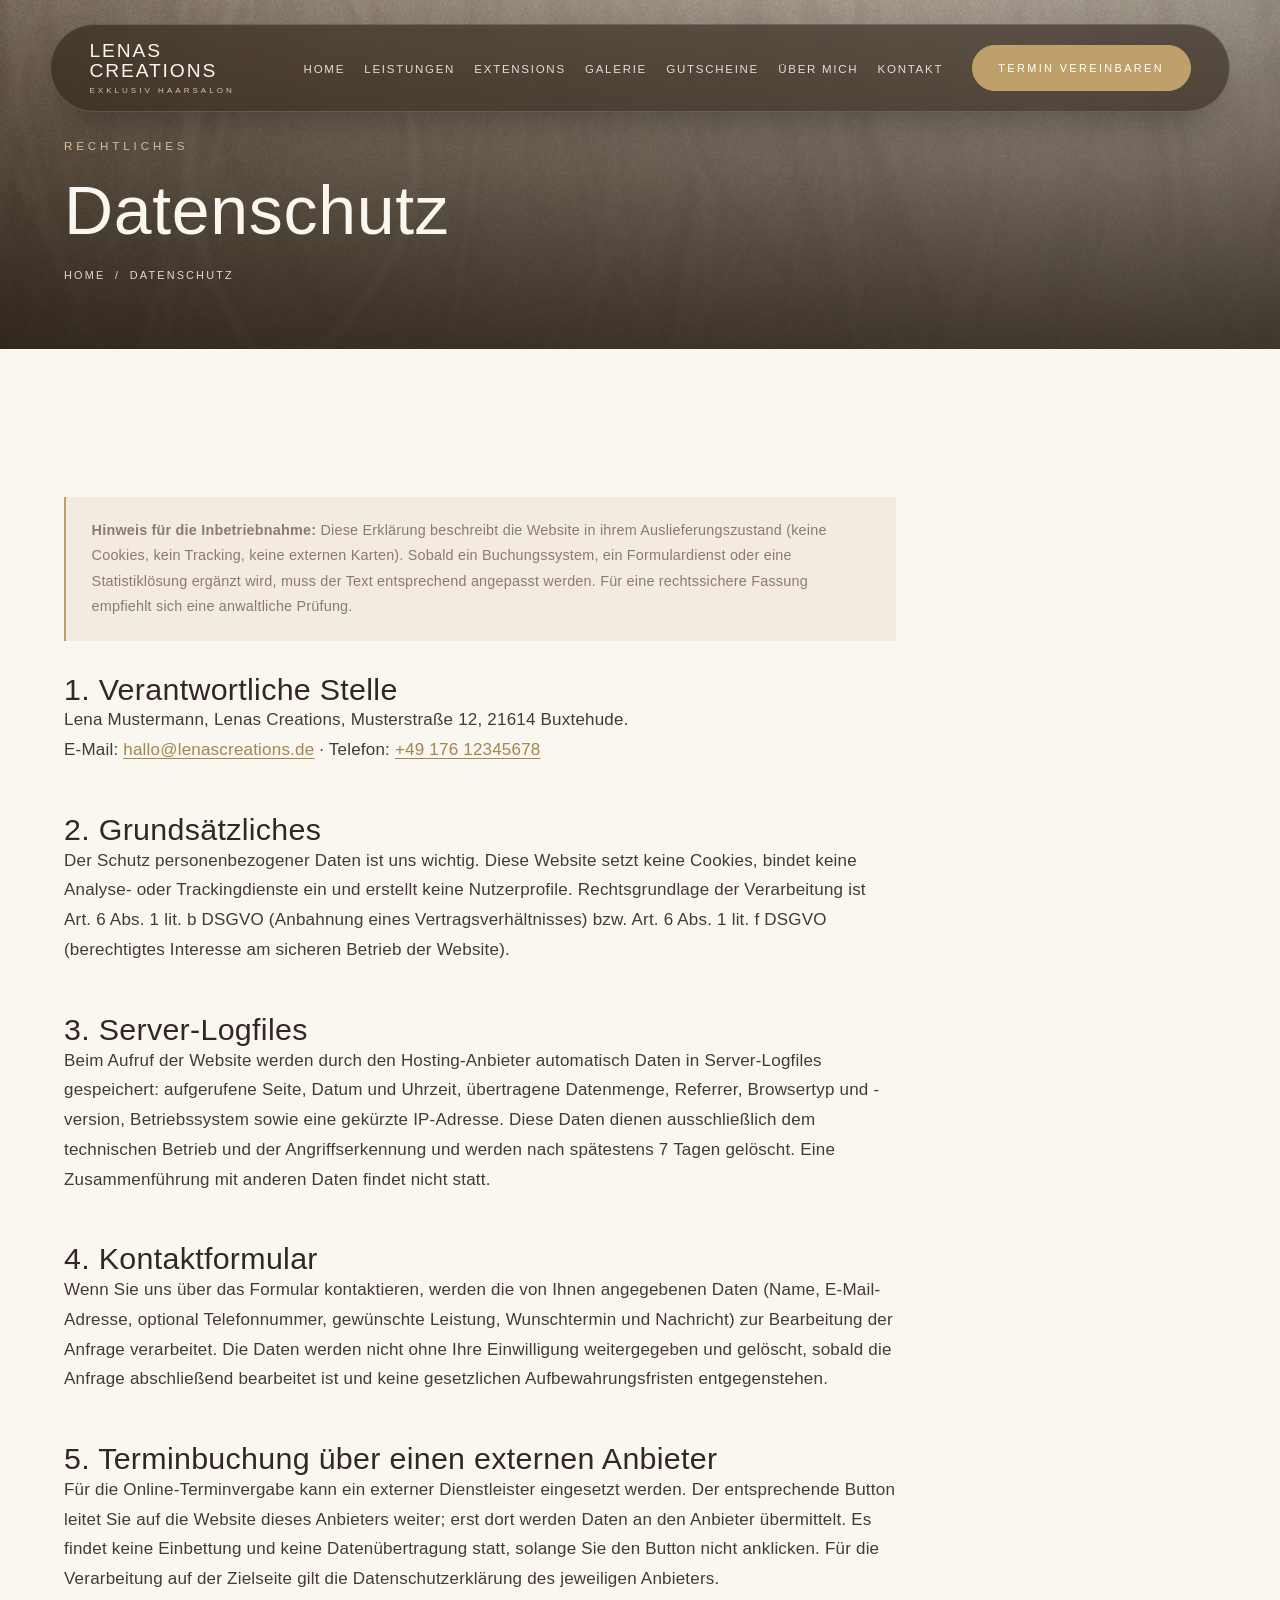
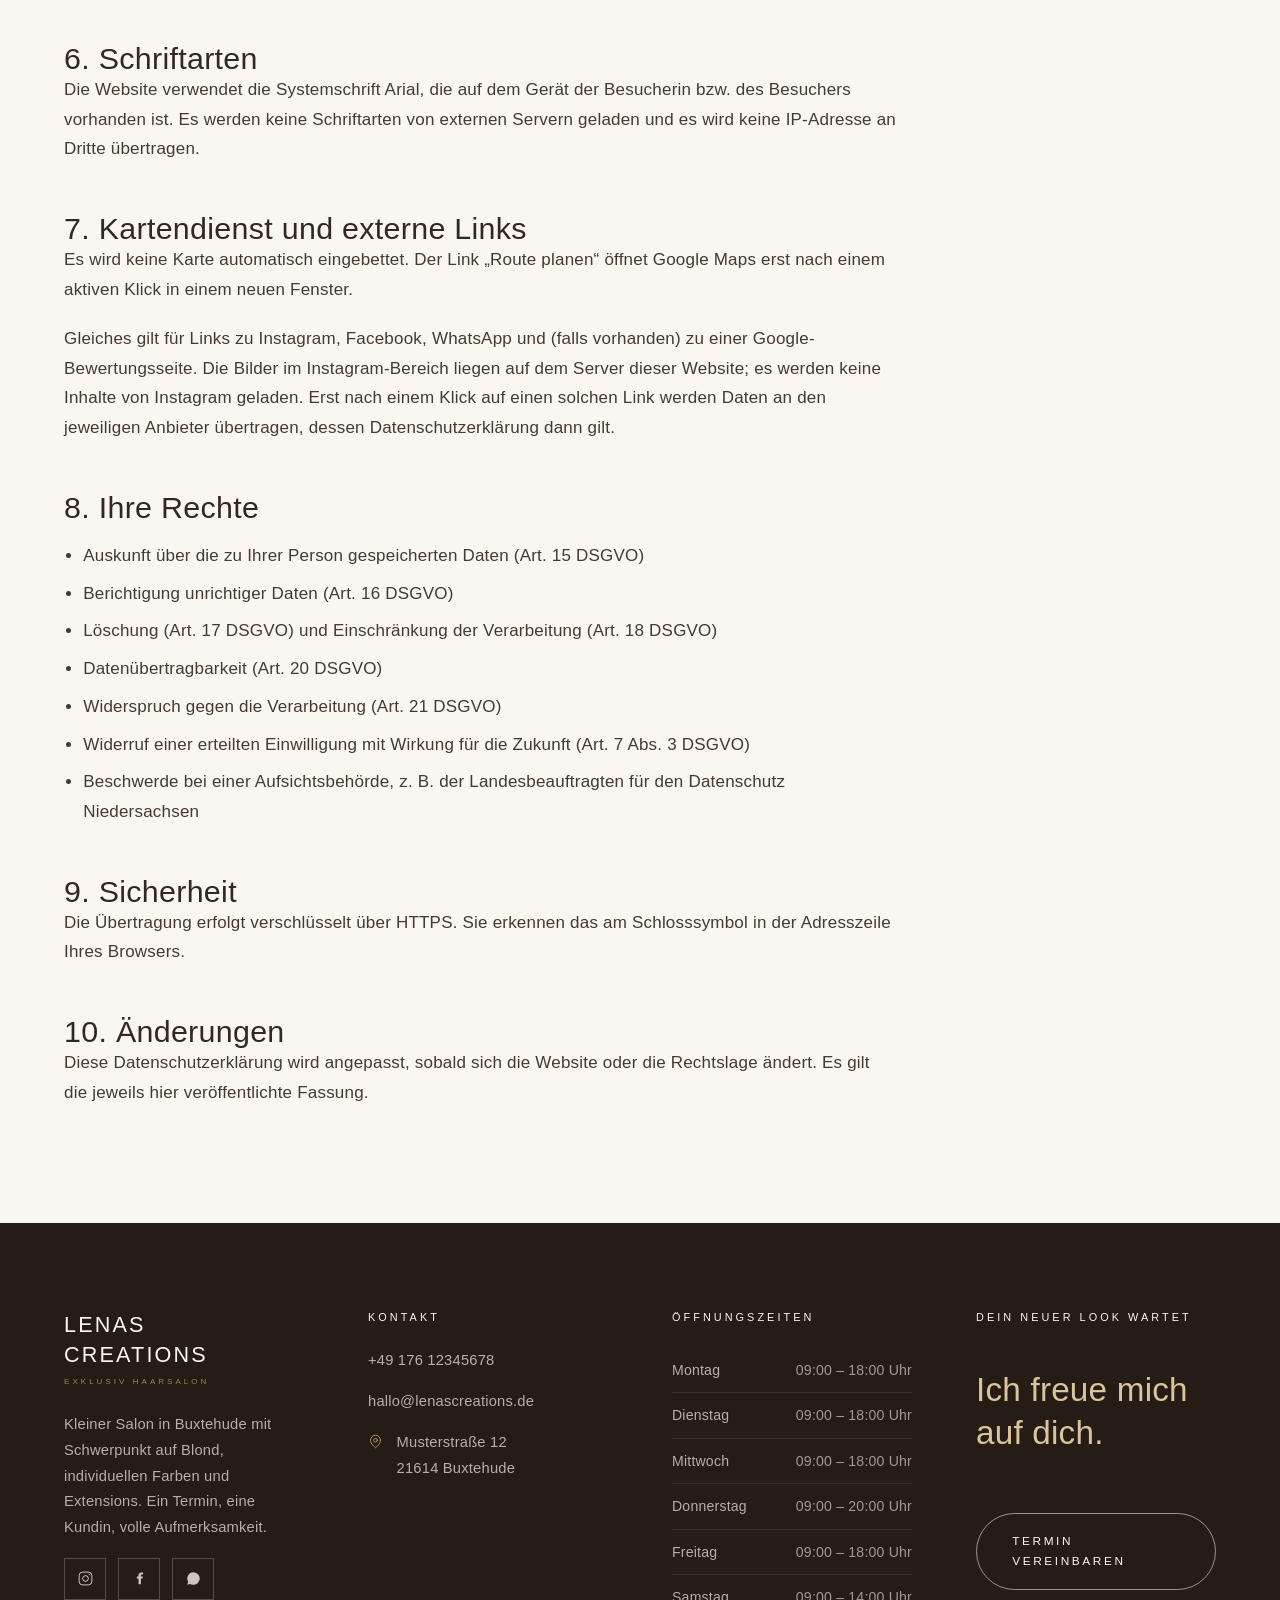
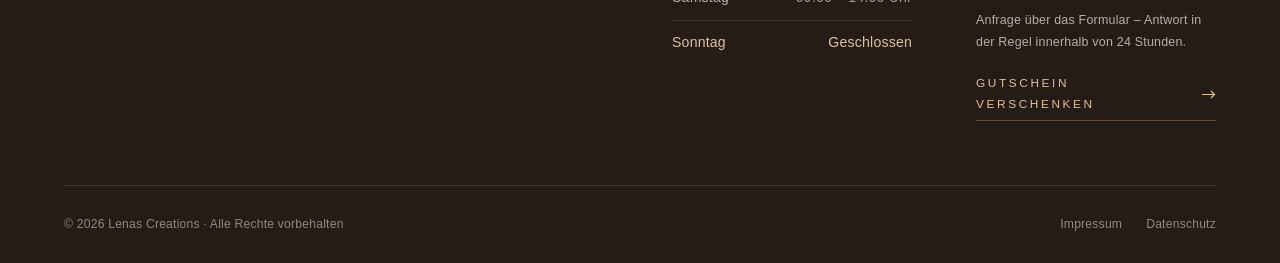
==== commit 9cba8540: "Kundenstimmen, Gutscheine, Instagram-Raster, Header-Video und Arial - Kundenstimmen aus config.js (S" ====
--- a/datenschutz.html
+++ b/datenschutz.html
@@ -21,9 +21,6 @@
 <link rel="icon" href="favicon.svg" type="image/svg+xml">
 <link rel="apple-touch-icon" href="favicon.svg">
 
-<link rel="preload" href="fonts/cormorant-garamond-latin-300-normal.woff2" as="font" type="font/woff2" crossorigin>
-<link rel="preload" href="fonts/jost-latin-300-normal.woff2" as="font" type="font/woff2" crossorigin>
-<link rel="stylesheet" href="css/fonts.css">
 <link rel="stylesheet" href="css/style.css">
 <style>
 .legal { max-width: 52rem; }
@@ -46,7 +43,7 @@
       <span class="brand__mark">Lenas<br>Creations<span class="brand__sub">Exklusiv Haarsalon</span></span>
     </a>
     <nav class="nav" aria-label="Hauptmenü">
-      <ul class="nav__list"><li><a class="nav__link" href="index.html">Home</a></li><li><a class="nav__link" href="leistungen.html">Leistungen</a></li><li><a class="nav__link" href="extensions.html">Extensions</a></li><li><a class="nav__link" href="galerie.html">Galerie</a></li><li><a class="nav__link" href="ueber-mich.html">Über mich</a></li><li><a class="nav__link" href="kontakt.html">Kontakt</a></li></ul>
+      <ul class="nav__list"><li><a class="nav__link" href="index.html">Home</a></li><li><a class="nav__link" href="leistungen.html">Leistungen</a></li><li><a class="nav__link" href="extensions.html">Extensions</a></li><li><a class="nav__link" href="galerie.html">Galerie</a></li><li><a class="nav__link" href="gutscheine.html">Gutscheine</a></li><li><a class="nav__link" href="ueber-mich.html">Über mich</a></li><li><a class="nav__link" href="kontakt.html">Kontakt</a></li></ul>
     </nav>
     <div class="header__cta"><a class="btn btn--sm" data-booking href="kontakt.html#termin"><span>Termin vereinbaren</span><svg class="btn__ext" viewBox="0 0 12 12" fill="none" stroke="currentColor" stroke-width="1.3" stroke-linecap="round" stroke-linejoin="round" aria-hidden="true"><path d="M4.5 1.5h6v6"/><path d="M10.5 1.5 5 7"/><path d="M9 8v2.5h-7.5V3H4"/></svg></a></div>
     <button class="burger" type="button" aria-label="Menü öffnen" aria-expanded="false" aria-controls="mobile-nav">
@@ -57,7 +54,7 @@
 
 <div class="mobile-nav" id="mobile-nav">
   <nav aria-label="Menü">
-    <ul class="mobile-nav__list"><li><a href="index.html">Home</a></li><li><a href="leistungen.html">Leistungen</a></li><li><a href="extensions.html">Extensions</a></li><li><a href="galerie.html">Galerie</a></li><li><a href="ueber-mich.html">Über mich</a></li><li><a href="kontakt.html">Kontakt</a></li></ul>
+    <ul class="mobile-nav__list"><li><a href="index.html">Home</a></li><li><a href="leistungen.html">Leistungen</a></li><li><a href="extensions.html">Extensions</a></li><li><a href="galerie.html">Galerie</a></li><li><a href="gutscheine.html">Gutscheine</a></li><li><a href="ueber-mich.html">Über mich</a></li><li><a href="kontakt.html">Kontakt</a></li></ul>
   </nav>
   <div class="mobile-nav__foot">
     <a class="btn btn--block" data-booking href="kontakt.html#termin"><span>Termin vereinbaren</span><svg class="btn__ext" viewBox="0 0 12 12" fill="none" stroke="currentColor" stroke-width="1.3" stroke-linecap="round" stroke-linejoin="round" aria-hidden="true"><path d="M4.5 1.5h6v6"/><path d="M10.5 1.5 5 7"/><path d="M9 8v2.5h-7.5V3H4"/></svg></a>
@@ -131,15 +128,21 @@
 
         <h2>6. Schriftarten</h2>
         <p>
-          Alle verwendeten Schriftarten sind lokal auf dem Webserver dieser Website gespeichert und
-          werden von dort ausgeliefert. Es besteht keine Verbindung zu Google Fonts oder anderen
-          externen Anbietern, es wird keine IP-Adresse an Dritte übertragen.
-        </p>
-
-        <h2>7. Kartendienst</h2>
+          Die Website verwendet die Systemschrift Arial, die auf dem Gerät der Besucherin bzw. des
+          Besuchers vorhanden ist. Es werden keine Schriftarten von externen Servern geladen und es
+          wird keine IP-Adresse an Dritte übertragen.
+        </p>
+
+        <h2>7. Kartendienst und externe Links</h2>
         <p>
           Es wird keine Karte automatisch eingebettet. Der Link „Route planen“ öffnet Google Maps
           erst nach einem aktiven Klick in einem neuen Fenster.
+        </p>
+        <p>
+          Gleiches gilt für Links zu Instagram, Facebook, WhatsApp und (falls vorhanden) zu einer
+          Google-Bewertungsseite. Die Bilder im Instagram-Bereich liegen auf dem Server dieser Website;
+          es werden keine Inhalte von Instagram geladen. Erst nach einem Klick auf einen solchen Link
+          werden Daten an den jeweiligen Anbieter übertragen, dessen Datenschutzerklärung dann gilt.
         </p>
 
         <h2>8. Ihre Rechte</h2>
@@ -205,6 +208,7 @@
         <p class="script">Ich freue mich auf dich.</p>
         <a class="btn btn--light" data-booking href="kontakt.html#termin"><span>Termin vereinbaren</span><svg class="btn__ext" viewBox="0 0 12 12" fill="none" stroke="currentColor" stroke-width="1.3" stroke-linecap="round" stroke-linejoin="round" aria-hidden="true"><path d="M4.5 1.5h6v6"/><path d="M10.5 1.5 5 7"/><path d="M9 8v2.5h-7.5V3H4"/></svg></a>
         <span class="footer__contact" style="font-size:.78rem" data-booking-note></span>
+        <a class="link-arrow" href="gutscheine.html">Gutschein verschenken <svg width="14" height="9" viewBox="0 0 14 9" fill="none" stroke="currentColor" stroke-width="1.2" aria-hidden="true"><path d="M0 4.5h12.5M9 1l3.5 3.5L9 8"/></svg></a>
       </div>
 
     </div>
--- a/css/style.css
+++ b/css/style.css
@@ -12,9 +12,11 @@
   --cream-deep:   #F3EBE1;
   --sand:         #E9DCCA;
   --sand-deep:    #DCCAB2;
+  --card:         #EFE6D7;   /* warmes Beige für Karten – hebt sich von Creme ab */
   --gold:         #C0A06A;
   --gold-light:   #DCC49A;
   --gold-deep:    #A3854E;
+  --gold-ink:     #83642F;   /* kräftigeres Gold für Text auf hellem Grund */
   --espresso:     #33281F;
   --espresso-deep:#241C15;
   --ink:          #463A30;
@@ -26,9 +28,9 @@
   --line-gold:    rgba(192, 160, 106, .40);
 
   /* Typo */
-  --display: "Cormorant Garamond", "Times New Roman", serif;
-  --body:    "Jost", "Helvetica Neue", Arial, sans-serif;
-  --script:  "Parisienne", "Snell Roundhand", cursive;
+  --display: Arial, "Helvetica Neue", Helvetica, sans-serif;
+  --body:    Arial, "Helvetica Neue", Helvetica, sans-serif;
+  --script:  Arial, "Helvetica Neue", Helvetica, sans-serif;
 
   /* Raster */
   --wrap:    1280px;
@@ -68,6 +70,8 @@
 }
 
 body.is-locked { overflow: hidden; }
+
+[hidden] { display: none !important; }
 
 img, svg { display: block; max-width: 100%; }
 img { height: auto; }
@@ -251,7 +255,7 @@
 
 .header__inner {
   width: 100%; max-width: var(--wrap); margin-inline: auto;
-  display: flex; align-items: center; gap: clamp(1rem, 3vw, 2.75rem);
+  display: flex; align-items: center; gap: clamp(.75rem, 1.6vw, 1.6rem);
 }
 
 /* Wortmarke */
@@ -280,14 +284,14 @@
 
 .nav { margin-left: auto; }
 .nav__list {
-  display: flex; align-items: center; gap: clamp(1rem, 2.2vw, 2.1rem);
+  display: flex; align-items: center; gap: clamp(.75rem, 1.5vw, 1.6rem);
   list-style: none; margin: 0; padding: 0;
 }
 .nav__link {
   position: relative;
   font-size: .72rem; font-weight: 400;
-  letter-spacing: .2em; text-transform: uppercase;
-  color: var(--ink); padding-block: .4rem;
+  letter-spacing: .15em; text-transform: uppercase;
+  color: var(--ink); padding-block: .4rem; white-space: nowrap;
   transition: color var(--fast);
 }
 .nav__link::after {
@@ -301,7 +305,7 @@
 .nav__link[aria-current="page"] { color: var(--gold-deep); }
 .nav__link[aria-current="page"]::after { transform: scaleX(1); }
 
-.header__cta { flex: none; margin-left: clamp(.5rem, 2vw, 1.75rem); }
+.header__cta { flex: none; margin-left: .5rem; }
 
 /* Helle Schrift auf dem dunklen Glas-Pill – nur bei offenem Menü zurück auf dunkel */
 .header:not(.is-menu-open) .brand__mark { color: var(--cream); }
@@ -493,9 +497,9 @@
 }
 .service-card {
   display: flex; flex-direction: column; text-align: center;
-  background: var(--white);
+  background: var(--card);
   padding: 0 0 2.25rem;
-  border: 1px solid var(--line-soft);
+  border: 1px solid var(--line-gold);
   transition: transform .55s var(--ease), box-shadow .55s var(--ease), border-color .55s var(--ease);
 }
 .service-card:hover { transform: translateY(-8px); box-shadow: var(--shadow-card); border-color: var(--line-gold); }
@@ -510,6 +514,47 @@
 .service-card p { color: var(--muted); font-size: .95rem; margin-top: 1.1rem; }
 .service-card .btn { margin-top: auto; align-self: center; }
 .service-card__foot { padding-top: 1.75rem; margin-top: auto; }
+
+/* 8.1b Verzweigung: drei Linien führen von der Überschrift zu den drei Karten
+   und "verbinden" sich beim Scrollen mit je einem Punkt am Kartenanfang */
+.section-head--branch { margin-bottom: .5rem; }
+.branch {
+  position: relative;
+  width: 100%;
+  height: clamp(66px, 9vw, 104px);
+  margin-bottom: 0;
+}
+.branch__svg { position: absolute; inset: 0; width: 100%; height: 100%; overflow: visible; }
+.branch__path {
+  fill: none;
+  stroke: var(--line-gold);
+  stroke-width: 1.5;
+  stroke-linecap: round;
+  stroke-dashoffset: 9999;                /* dasharray + offset werden per JS gesetzt */
+  transition: stroke-dashoffset .18s linear, stroke .4s var(--ease);
+}
+.branch.is-linked .branch__path { stroke: var(--gold); }
+.branch__dot {
+  position: absolute;
+  left: var(--x, 50%); bottom: -5px;
+  width: 9px; height: 9px; margin-left: -4.5px;
+  border-radius: 50%;
+  background: var(--cream);
+  border: 1.5px solid var(--line-gold);
+  opacity: 0; transform: scale(.35);
+  transition: opacity .35s var(--ease), transform .35s var(--ease),
+              background-color .35s var(--ease), border-color .35s var(--ease);
+}
+.branch.is-linked .branch__dot {
+  opacity: 1; transform: scale(1);
+  background: var(--gold); border-color: var(--gold-light);
+}
+/* Tablet/Handy: Karten untereinander – nur eine gerade Linie mit einem Punkt */
+.branch--stack { height: clamp(44px, 8vw, 72px); }
+.branch--stack .branch__path { display: none; }
+.branch--stack .branch__path:first-of-type { display: block; }
+.branch--stack .branch__dot { display: none; }
+.branch--stack .branch__dot:nth-of-type(2) { display: block; }
 
 /* 8.2 Split (Bild + Text) */
 .split {
@@ -671,23 +716,42 @@
   padding-bottom: 1.1rem; margin-bottom: .5rem;
   border-bottom: 1px solid var(--line);
 }
-.price-block__head h3 { text-transform: uppercase; letter-spacing: .14em; font-size: clamp(1.1rem, 1.4vw, 1.4rem); }
-.price-block__note { margin-left: auto; font-size: .7rem; letter-spacing: .18em; text-transform: uppercase; color: var(--muted); }
+.price-block__head h3 { text-transform: uppercase; letter-spacing: .14em; font-size: clamp(1.1rem, 1.4vw, 1.4rem); font-weight: 500; }
+/* Zusatz-Label rechts neben der Rubrik in Schreibschrift (z. B. „Preis", „inkl. Waschen") */
+.price-block__note {
+  margin-left: auto;
+  font-family: var(--script);
+  font-size: clamp(1.15rem, 1.6vw, 1.45rem);
+  letter-spacing: 0;
+  text-transform: none;
+  color: var(--gold-deep);
+  font-weight: 400;
+  line-height: 1;
+}
 
 .price-row {
   display: grid; grid-template-columns: 1fr auto;
   gap: .35rem 1.5rem; align-items: baseline;
   padding: 1.15rem 0;
-  border-bottom: 1px solid var(--line-soft);
-}
-.price-row__name { font-family: var(--display); font-size: 1.2rem; color: var(--espresso); }
-.price-row__value { font-family: var(--display); font-size: 1.2rem; color: var(--gold-deep); white-space: nowrap; }
-.price-row__desc { grid-column: 1 / -1; font-size: .88rem; color: var(--muted); line-height: 1.6; max-width: 46rem; }
+  border-bottom: 1px solid var(--line);
+}
+.price-row__name { font-family: var(--display); font-size: 1.22rem; font-weight: 500; color: var(--espresso); }
+.price-row__value { font-family: var(--display); font-size: 1.22rem; font-weight: 500; color: var(--gold-ink); white-space: nowrap; }
+.price-row__desc { grid-column: 1 / -1; font-size: .95rem; font-weight: 400; color: var(--ink); line-height: 1.62; max-width: 46rem; }
+
+/* Preiszeilen nacheinander einblenden – jede Zeile hat ein eigenes .reveal */
+.price-block__head.reveal        { transition-delay: 0s; }
+.price-row.reveal:nth-child(2)   { transition-delay: .04s; }
+.price-row.reveal:nth-child(3)   { transition-delay: .08s; }
+.price-row.reveal:nth-child(4)   { transition-delay: .12s; }
+.price-row.reveal:nth-child(5)   { transition-delay: .16s; }
+.price-row.reveal:nth-child(6)   { transition-delay: .2s; }
+.price-row.reveal:nth-child(7)   { transition-delay: .24s; }
 
 .price-legal {
   margin-top: 2.5rem; padding: 1.5rem 1.75rem;
   background: var(--cream-deep); border-left: 2px solid var(--gold);
-  font-size: .85rem; color: var(--muted);
+  font-size: .9rem; color: var(--ink);
 }
 
 /* 8.6 Ablauf / Schritte */
@@ -704,6 +768,119 @@
 .section--dark .step { border-color: rgba(250, 246, 240, .18); }
 .section--dark .step p { color: rgba(250, 246, 240, .68); }
 
+/* 8.6b Ablauf als Zeitstrahl – Linie füllt sich beim Scrollen,
+   Texte liegen abwechselnd links und rechts vom Strich */
+.timeline {
+  --tl-gap: clamp(2rem, 4vw, 3.25rem);   /* Abstand Text ↔ Mittellinie */
+  --tl-node: 15px;                        /* Durchmesser der Punkte */
+  position: relative;
+  max-width: 860px;
+  margin-inline: auto;
+}
+
+/* Die durchgehende, gedimmte Linie in der Mitte */
+.timeline__line {
+  position: absolute;
+  top: .25rem; bottom: .25rem; left: 50%;
+  width: 2px; margin-left: -1px;
+  background: rgba(250, 246, 240, .2);
+  overflow: hidden;
+}
+/* Der eingefärbte Teil – Skalierung wird per JS an die Scrollposition gesetzt
+   (transform statt height: kein Layout-Thrash, läuft auf der GPU) */
+.timeline__fill {
+  position: absolute; inset: 0 0 0 0;
+  transform: scaleY(0);
+  transform-origin: top;
+  background: linear-gradient(to bottom, var(--gold-light), var(--gold-deep));
+  transition: transform .25s linear;
+}
+
+.timeline__list {
+  list-style: none; margin: 0; padding: 0;
+  display: grid; gap: clamp(2.5rem, 6vw, 4.5rem);
+}
+
+.timeline__item { position: relative; width: 50%; }
+.timeline__item:nth-child(odd)  { padding-right: var(--tl-gap); text-align: right; }
+.timeline__item:nth-child(even) { margin-left: 50%; padding-left: var(--tl-gap); text-align: left; }
+
+/* Punkt auf der Linie */
+.timeline__node {
+  position: absolute; top: .35rem;
+  width: var(--tl-node); height: var(--tl-node);
+  border-radius: 50%;
+  background: var(--espresso);
+  border: 2px solid rgba(250, 246, 240, .35);
+  z-index: 1;
+  transition: background-color var(--fast), border-color var(--fast),
+              box-shadow var(--fast), transform var(--fast);
+}
+.timeline__item:nth-child(odd)  .timeline__node { right: calc(var(--tl-node) / -2); }
+.timeline__item:nth-child(even) .timeline__node { left:  calc(var(--tl-node) / -2); }
+
+/* Punkt aktiv, sobald die Fortschrittslinie ihn erreicht hat */
+.timeline__item.is-active .timeline__node {
+  background: var(--gold);
+  border-color: var(--gold-light);
+  box-shadow: 0 0 0 6px rgba(192, 160, 106, .16);
+  transform: scale(1.06);
+}
+
+/* Text ist zunächst nur schwach sichtbar und wird klar, sobald die
+   Fortschrittslinie den zugehörigen Punkt erreicht hat */
+.timeline__card {
+  position: relative;
+  opacity: .3;
+  transition: opacity .55s var(--ease);
+}
+.timeline__item.is-active .timeline__card { opacity: 1; }
+.timeline__card::before {
+  content: ""; position: absolute; top: .8rem;
+  width: var(--tl-gap); height: 1px;
+  background: rgba(250, 246, 240, .2);
+  transition: background-color var(--fast);
+}
+.timeline__item:nth-child(odd)  .timeline__card::before { right: calc(var(--tl-gap) * -1); }
+.timeline__item:nth-child(even) .timeline__card::before { left:  calc(var(--tl-gap) * -1); }
+.timeline__item.is-active .timeline__card::before { background: var(--gold); }
+
+.timeline__num {
+  display: block;
+  font-family: var(--body); font-size: .7rem; letter-spacing: .2em;
+  color: var(--gold-deep); margin-bottom: .7rem;
+  transition: color var(--fast);
+}
+.timeline__item.is-active .timeline__num { color: var(--gold-light); }
+
+.timeline__card h4 {
+  text-transform: uppercase; letter-spacing: .1em;
+  font-size: 1.05rem; margin-bottom: .8rem;
+}
+.timeline__card p { font-size: .92rem; color: rgba(250, 246, 240, .68); }
+
+/* Mobil: Linie nach links, alle Texte einspaltig rechts daneben */
+@media (max-width: 700px) {
+  .timeline { --tl-gap: 2.75rem; --tl-rail: 8px; max-width: 32rem; }
+  .timeline__line { left: calc(var(--tl-rail) - 1px); }
+  .timeline__item,
+  .timeline__item:nth-child(odd),
+  .timeline__item:nth-child(even) {
+    width: 100%; margin-left: 0;
+    padding-left: var(--tl-gap); padding-right: 0;
+    text-align: left;
+  }
+  .timeline__item:nth-child(odd)  .timeline__node,
+  .timeline__item:nth-child(even) .timeline__node {
+    left: calc(var(--tl-rail) - var(--tl-node) / 2); right: auto;
+  }
+  .timeline__item:nth-child(odd)  .timeline__card::before,
+  .timeline__item:nth-child(even) .timeline__card::before {
+    left: calc((var(--tl-gap) - var(--tl-rail)) * -1); right: auto;
+    width: calc(var(--tl-gap) - var(--tl-rail));
+  }
+}
+
 /* 8.7 Stimmen */
 .quotes { display: grid; gap: clamp(1.5rem, 3vw, 2.5rem);
   grid-template-columns: repeat(auto-fit, minmax(min(100%, 280px), 1fr)); }
@@ -712,7 +889,9 @@
   background: var(--white); border: 1px solid var(--line-soft);
   display: flex; flex-direction: column;
 }
-.quote__stars { color: var(--gold); letter-spacing: .3em; font-size: .8rem; margin-bottom: 1.2rem; }
+.quote__stars { display: flex; gap: .3rem; margin-bottom: 1.2rem; }
+.quote__stars svg { width: 15px; height: 15px; fill: none; stroke: var(--gold-deep); stroke-width: 1.4; stroke-linejoin: round; }
+.quote__stars svg.is-on { fill: var(--gold); stroke: var(--gold); }
 .quote blockquote { margin: 0; }
 .quote p { font-family: var(--display); font-size: 1.28rem; line-height: 1.55; color: var(--espresso); }
 .quote__by { margin-top: auto; padding-top: 1.5rem; font-size: .68rem; letter-spacing: .22em; text-transform: uppercase; color: var(--muted); }
@@ -761,21 +940,23 @@
   grid-template-columns: repeat(auto-fit, minmax(min(100%, 220px), 1fr)); }
 .info-tile { padding: clamp(1.5rem, 2.5vw, 2rem); background: var(--white); border: 1px solid var(--line-soft); }
 .info-tile__icon { color: var(--gold-deep); margin-bottom: 1.1rem; }
-.info-tile h4 { text-transform: uppercase; letter-spacing: .12em; font-size: .92rem; margin-bottom: .7rem; }
+.info-tile h4 { text-transform: uppercase; letter-spacing: .12em; font-size: .95rem; font-weight: 500; margin-bottom: .7rem; }
 .info-tile p, .info-tile address {
-  font-size: .92rem; color: var(--muted); font-style: normal; line-height: 1.7;
-}
+  font-size: .95rem; font-weight: 400; color: var(--ink); font-style: normal; line-height: 1.7;
+}
+.info-tile a { color: var(--espresso); }
 .info-tile a:hover { color: var(--gold-deep); }
 
 /* 8.11 Öffnungszeiten */
 .hours { list-style: none; margin: 0; padding: 0; }
 .hours li {
   display: flex; justify-content: space-between; gap: 1.5rem;
-  padding: .62rem 0; border-bottom: 1px solid var(--line-soft);
-  font-size: .92rem;
+  padding: .62rem 0; border-bottom: 1px solid var(--line);
+  font-size: .95rem;
 }
 .hours li:last-child { border-bottom: 0; }
-.hours span:last-child { color: var(--muted); white-space: nowrap; }
+.hours span:last-child { color: var(--ink); white-space: nowrap; }
+.info-tile .hours li { font-weight: 400; }
 .hours li.is-today { color: var(--gold-deep); font-weight: 400; }
 .hours li.is-today span:last-child { color: var(--gold-deep); }
 
@@ -784,17 +965,19 @@
 .form__row { display: grid; gap: 1.35rem; grid-template-columns: repeat(auto-fit, minmax(min(100%, 220px), 1fr)); }
 .field { display: grid; gap: .5rem; }
 .field > label {
-  font-size: .68rem; letter-spacing: .2em; text-transform: uppercase; color: var(--muted);
+  font-size: .74rem; letter-spacing: .16em; text-transform: uppercase;
+  color: var(--ink); font-weight: 400;
 }
 .field input, .field select, .field textarea {
   width: 100%; padding: .95rem 1.1rem;
   background: var(--white);
   border: 1px solid var(--line);
   border-radius: 0;
-  font-size: .95rem; font-weight: 300;
+  font-size: .98rem; font-weight: 400; color: var(--espresso);
   transition: border-color var(--fast), box-shadow var(--fast);
   appearance: none;
 }
+.field input::placeholder, .field textarea::placeholder { color: var(--muted); opacity: 1; }
 .field select {
   background-image: url("data:image/svg+xml,%3Csvg xmlns='http://www.w3.org/2000/svg' width='10' height='6' viewBox='0 0 10 6'%3E%3Cpath d='M1 1l4 4 4-4' fill='none' stroke='%23A3854E' stroke-width='1.2'/%3E%3C/svg%3E");
   background-repeat: no-repeat; background-position: right 1.1rem center;
@@ -809,11 +992,11 @@
 .field.has-error .field__error { display: block; }
 .field.has-error input, .field.has-error textarea, .field.has-error select { border-color: #B4675A; }
 
-.checkbox { display: flex; align-items: flex-start; gap: .8rem; font-size: .85rem; color: var(--muted); line-height: 1.6; }
+.checkbox { display: flex; align-items: flex-start; gap: .8rem; font-size: .9rem; font-weight: 400; color: var(--ink); line-height: 1.6; }
 .checkbox input { flex: none; width: 17px; height: 17px; margin-top: .28rem; accent-color: var(--gold-deep); }
-.checkbox a { color: var(--gold-deep); text-decoration: underline; text-underline-offset: 3px; }
-
-.form__note { font-size: .8rem; color: var(--muted); }
+.checkbox a { color: var(--gold-ink); text-decoration: underline; text-underline-offset: 3px; }
+
+.form__note { font-size: .85rem; font-weight: 400; color: var(--ink); }
 .form__status {
   display: none; padding: 1.1rem 1.35rem;
   border-left: 2px solid var(--gold); background: var(--cream-deep);
@@ -838,6 +1021,14 @@
 .booking-panel__actions { display: grid; gap: .75rem; }
 .booking-panel__meta { font-size: .78rem; letter-spacing: .06em; color: rgba(250, 246, 240, .55); }
 
+/* Primär-Button „Termin vereinbaren" im Panel: im Ruhezustand goldbeige,
+   beim Hover NICHT braun, sondern weiß mit dunkler Schrift */
+.booking-panel__actions .btn:not(.btn--light)::after { background: var(--white); }
+.booking-panel__actions .btn:not(.btn--light):hover,
+.booking-panel__actions .btn:not(.btn--light):focus-visible {
+  color: var(--espresso); border-color: var(--white);
+}
+
 /* 8.14 Sticky Aktionsleiste (mobil) */
 .action-bar {
   position: fixed; left: 0; right: 0; bottom: 0; z-index: 90;
@@ -887,6 +1078,105 @@
   color: var(--muted);
 }
 
+/* 8.17b Kundenstimmen-Slider: 3 Karten auf Desktop, wischbar auf dem Handy */
+.tslider { --tgap: clamp(1rem, 2.5vw, 2rem); }
+.tslider__track {
+  display: flex; gap: var(--tgap);
+  overflow-x: auto; overscroll-behavior-x: contain;
+  scroll-snap-type: x mandatory; scroll-behavior: smooth;
+  padding: 2px 2px 1.25rem; margin: -2px -2px 0;
+  scrollbar-width: thin; scrollbar-color: var(--gold) transparent;
+}
+.tslider__track > .quote { flex: 0 0 85%; margin: 0; scroll-snap-align: start; }
+@media (min-width: 600px) { .tslider__track > .quote { flex-basis: calc((100% - var(--tgap)) / 2); } }
+@media (min-width: 900px) { .tslider__track > .quote { flex-basis: calc((100% - 2 * var(--tgap)) / 3); } }
+.tslider__nav { display: flex; justify-content: center; gap: .75rem; margin-top: 1rem; }
+.tslider__btn {
+  display: grid; place-items: center; width: 46px; height: 46px;
+  background: transparent; border: 1px solid var(--line-gold); border-radius: 50%;
+  color: var(--gold-deep); cursor: pointer;
+  transition: background-color var(--fast), color var(--fast), border-color var(--fast), opacity var(--fast);
+}
+.tslider__btn:hover { background: var(--espresso); border-color: var(--espresso); color: var(--cream); }
+.tslider__btn[aria-disabled="true"] { opacity: .35; cursor: default; pointer-events: none; }
+.tslider__more { margin-top: 2rem; text-align: center; }
+.tslider__more .link-arrow { display: inline-flex; }
+.section--tight .tslider__track > .quote { background: var(--white); }
+
+/* 8.19 Gutschein-Kacheln */
+.voucher-grid {
+  list-style: none; margin: 0; padding: 0;
+  display: grid; gap: clamp(1rem, 2.5vw, 2rem);
+  grid-template-columns: repeat(auto-fit, minmax(min(100%, 220px), 1fr));
+}
+.voucher {
+  display: flex; flex-direction: column; align-items: center; text-align: center;
+  padding: clamp(1.75rem, 3vw, 2.5rem) 1.5rem;
+  background: var(--card); border: 1px solid var(--line-gold);
+  transition: transform .55s var(--ease), box-shadow .55s var(--ease);
+}
+.voucher:hover { transform: translateY(-6px); box-shadow: var(--shadow-card); }
+.voucher__amount { font-family: var(--display); font-weight: 400; font-size: clamp(2.6rem, 4vw, 3.4rem); line-height: 1; color: var(--gold-deep); }
+.voucher__amount--word { font-family: var(--script); font-size: clamp(1.9rem, 2.8vw, 2.4rem); line-height: 1.25; }
+.voucher__text { margin: .9rem 0 1.6rem; font-size: .92rem; color: var(--muted); }
+.voucher .btn { margin-top: auto; padding-inline: 1.1rem; letter-spacing: .16em; white-space: nowrap; }
+.price-row__cta { grid-column: 1 / -1; justify-self: start; margin-top: .55rem; }
+
+/* 8.20 Gutschein-Teaser (Startseite) */
+.gift {
+  max-width: 46rem; margin-inline: auto; text-align: center;
+  padding: clamp(2rem, 5vw, 3.5rem) clamp(1.5rem, 4vw, 3rem);
+  background: var(--cream-deep); border: 1px solid var(--line-gold);
+}
+.gift__icon { display: inline-grid; place-items: center; margin-bottom: 1.1rem; color: var(--gold-deep); }
+.gift h2 { font-size: clamp(1.8rem, 3.6vw, 2.75rem); }
+.gift .script { margin: .5rem auto 1.4rem; }
+.gift p { max-width: 34rem; margin-inline: auto; }
+.gift .btn { margin-top: 1.9rem; }
+
+/* 8.21 Instagram-Raster */
+.insta-grid {
+  list-style: none; margin: 0; padding: 0;
+  display: grid; gap: clamp(.5rem, 1vw, .9rem);
+  grid-template-columns: repeat(2, 1fr);
+}
+@media (min-width: 600px)  { .insta-grid { grid-template-columns: repeat(3, 1fr); } }
+@media (min-width: 1000px) { .insta-grid { grid-template-columns: repeat(6, 1fr); } }
+.insta-tile { position: relative; display: block; aspect-ratio: 1; overflow: hidden; background: var(--sand); }
+.insta-tile img { width: 100%; height: 100%; object-fit: cover; transition: transform 1s var(--ease); }
+.insta-tile::after {
+  content: ""; position: absolute; inset: 0;
+  background: rgba(36, 28, 21, .5);
+  opacity: 0; transition: opacity var(--fast);
+}
+.insta-tile__icon {
+  position: absolute; inset: 0; z-index: 2; display: grid; place-items: center;
+  color: var(--cream); opacity: 0; transform: scale(.85);
+  transition: opacity var(--fast), transform var(--fast);
+}
+.insta-tile:hover img, .insta-tile:focus-visible img { transform: scale(1.06); }
+.insta-tile:hover::after, .insta-tile:focus-visible::after { opacity: 1; }
+.insta-tile:hover .insta-tile__icon, .insta-tile:focus-visible .insta-tile__icon { opacity: 1; transform: none; }
+.insta-tile:focus-visible { outline-offset: -4px; outline-color: var(--cream); }
+.insta-more { margin-top: clamp(1.75rem, 3vw, 2.5rem); text-align: center; }
+
+/* 8.22 Optionales Header-Video */
+.hero__video {
+  position: absolute; inset: 0; width: 100%; height: 100%;
+  object-fit: cover; object-position: 62% center;
+  opacity: 0; transition: opacity .9s var(--ease);
+}
+.hero__media.has-video .hero__video { opacity: 1; }
+.hero__pause {
+  position: absolute; right: var(--gutter); bottom: 2.4rem; z-index: 2;
+  display: grid; place-items: center; width: 44px; height: 44px;
+  background: rgba(36, 28, 21, .35); border: 1px solid rgba(250, 246, 240, .45); border-radius: 50%;
+  color: rgba(250, 246, 240, .9); cursor: pointer;
+  transition: background-color var(--fast), color var(--fast);
+}
+.hero__pause:hover { background: rgba(250, 246, 240, .16); color: var(--cream); }
+.hero__pause:focus-visible { outline-color: var(--gold-light); }
+
 /* 8.18 Scroll-Reveal */
 .reveal { opacity: 0; transform: translateY(26px); transition: opacity .85s var(--ease), transform .85s var(--ease); }
 .reveal.is-in { opacity: 1; transform: none; }
@@ -919,6 +1209,8 @@
 
 .footer__cta { display: grid; gap: 1.25rem; align-content: start; }
 .footer__cta .script { color: var(--gold-light); }
+.footer .link-arrow { justify-self: start; color: var(--gold-light); border-color: rgba(192, 160, 106, .4); }
+.footer .link-arrow:hover { color: var(--cream); border-color: var(--cream); }
 
 .socials { display: flex; gap: .75rem; margin-top: .5rem; }
 .socials a {
@@ -937,9 +1229,12 @@
 .footer__bottom nav { display: flex; flex-wrap: wrap; gap: 1.5rem; }
 
 /* ---------- 10 · RESPONSIVE --------------------------------------------- */
-@media (max-width: 1080px) {
+@media (max-width: 1200px) {
   .nav, .header__cta { display: none; }
   .burger { display: block; }
+}
+
+@media (max-width: 1080px) {
   .seal { left: auto; right: 16px; bottom: 16px; }
 }
 
@@ -972,7 +1267,20 @@
     transition-duration: .001ms !important;
   }
   .reveal { opacity: 1; transform: none; }
+  .tslider__track { scroll-behavior: auto; }
+  .insta-tile:hover img, .insta-tile:focus-visible img, .voucher:hover { transform: none; }
+  .insta-tile__icon { transform: none; }
   .hero__eyebrow, .hero__title, .hero__sub, .hero__claim, .hero__actions { opacity: 1; }
+
+  /* Scroll-Effekte von Zeitstrahl & Verzweigung sollen bewusst für ALLE
+     Besucher weich laufen – daher die Übergänge hier wieder aktivieren */
+  .timeline__fill { transition-duration: .25s !important; }
+  .timeline__card,
+  .timeline__node,
+  .timeline__num,
+  .timeline__card::before { transition-duration: .4s !important; }
+  .branch__path { transition-duration: .18s !important; }
+  .branch__dot { transition-duration: .35s !important; }
 }
 
 @media print {
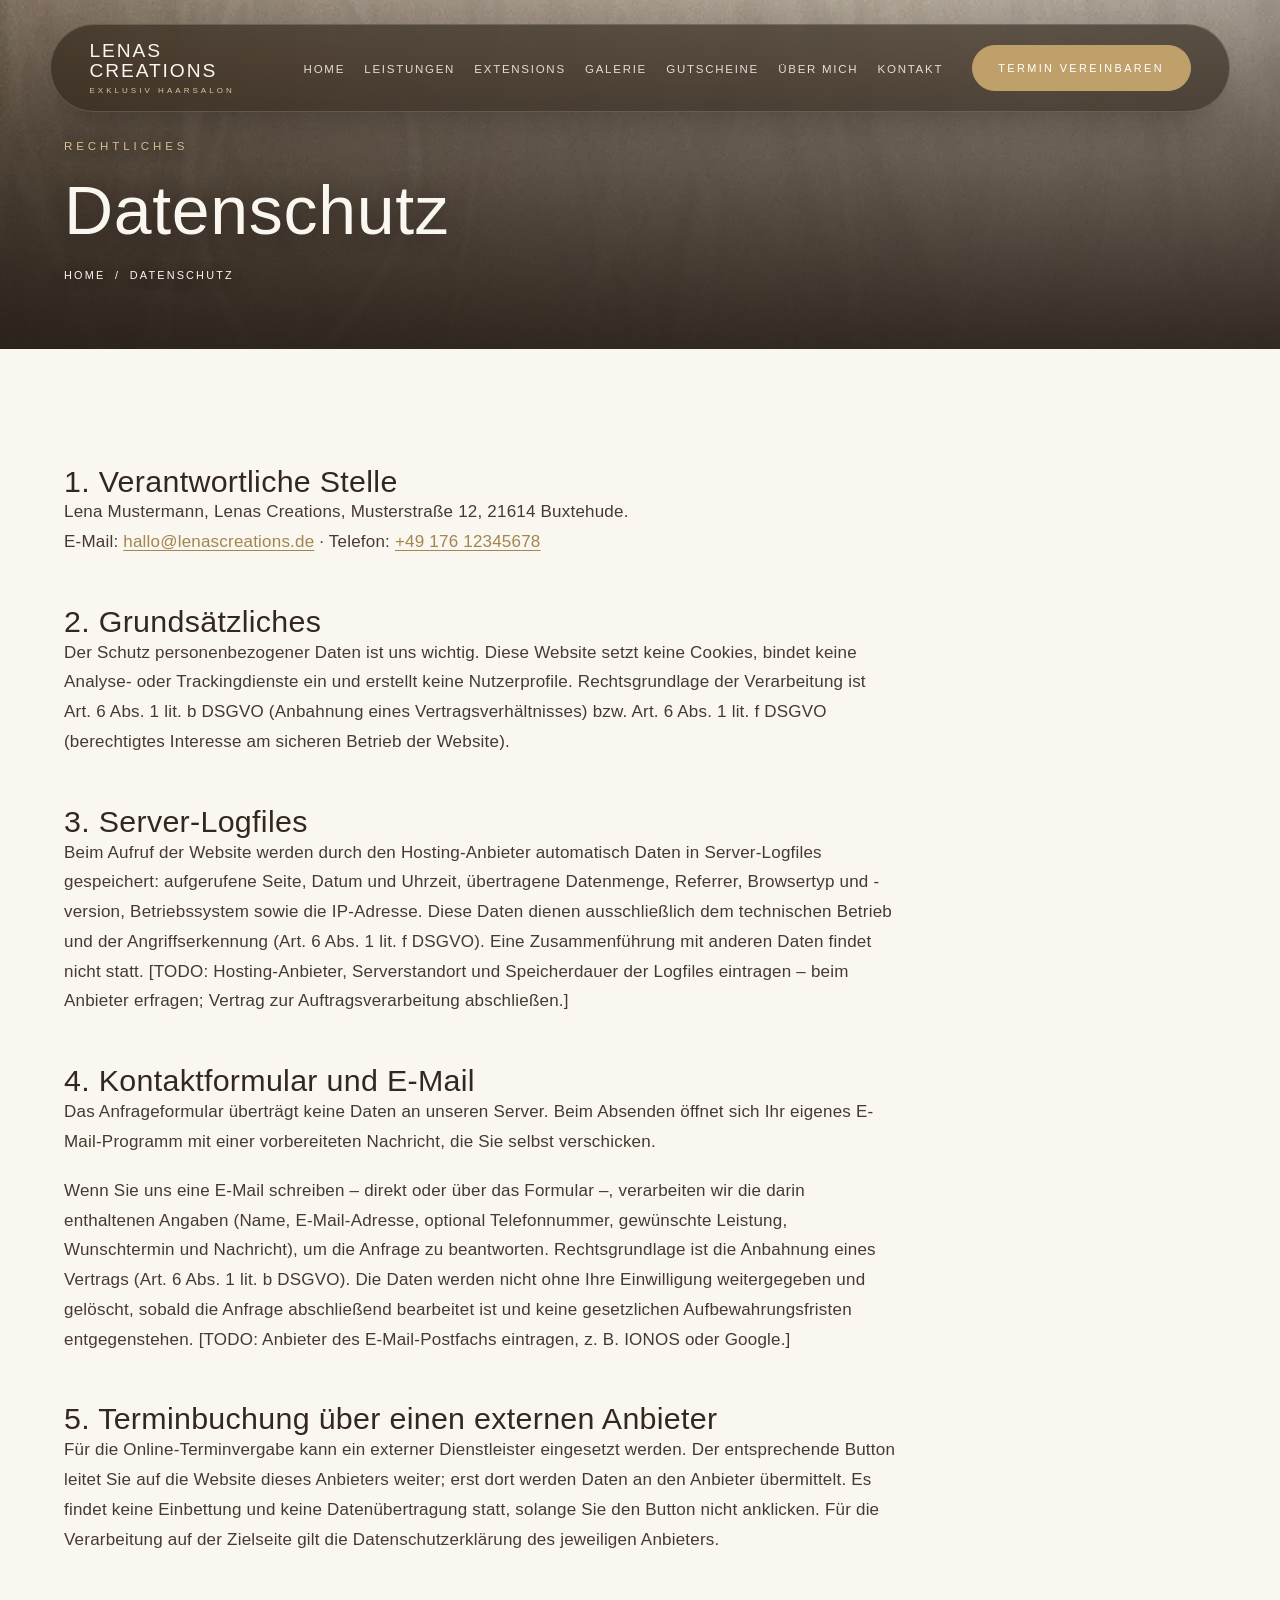
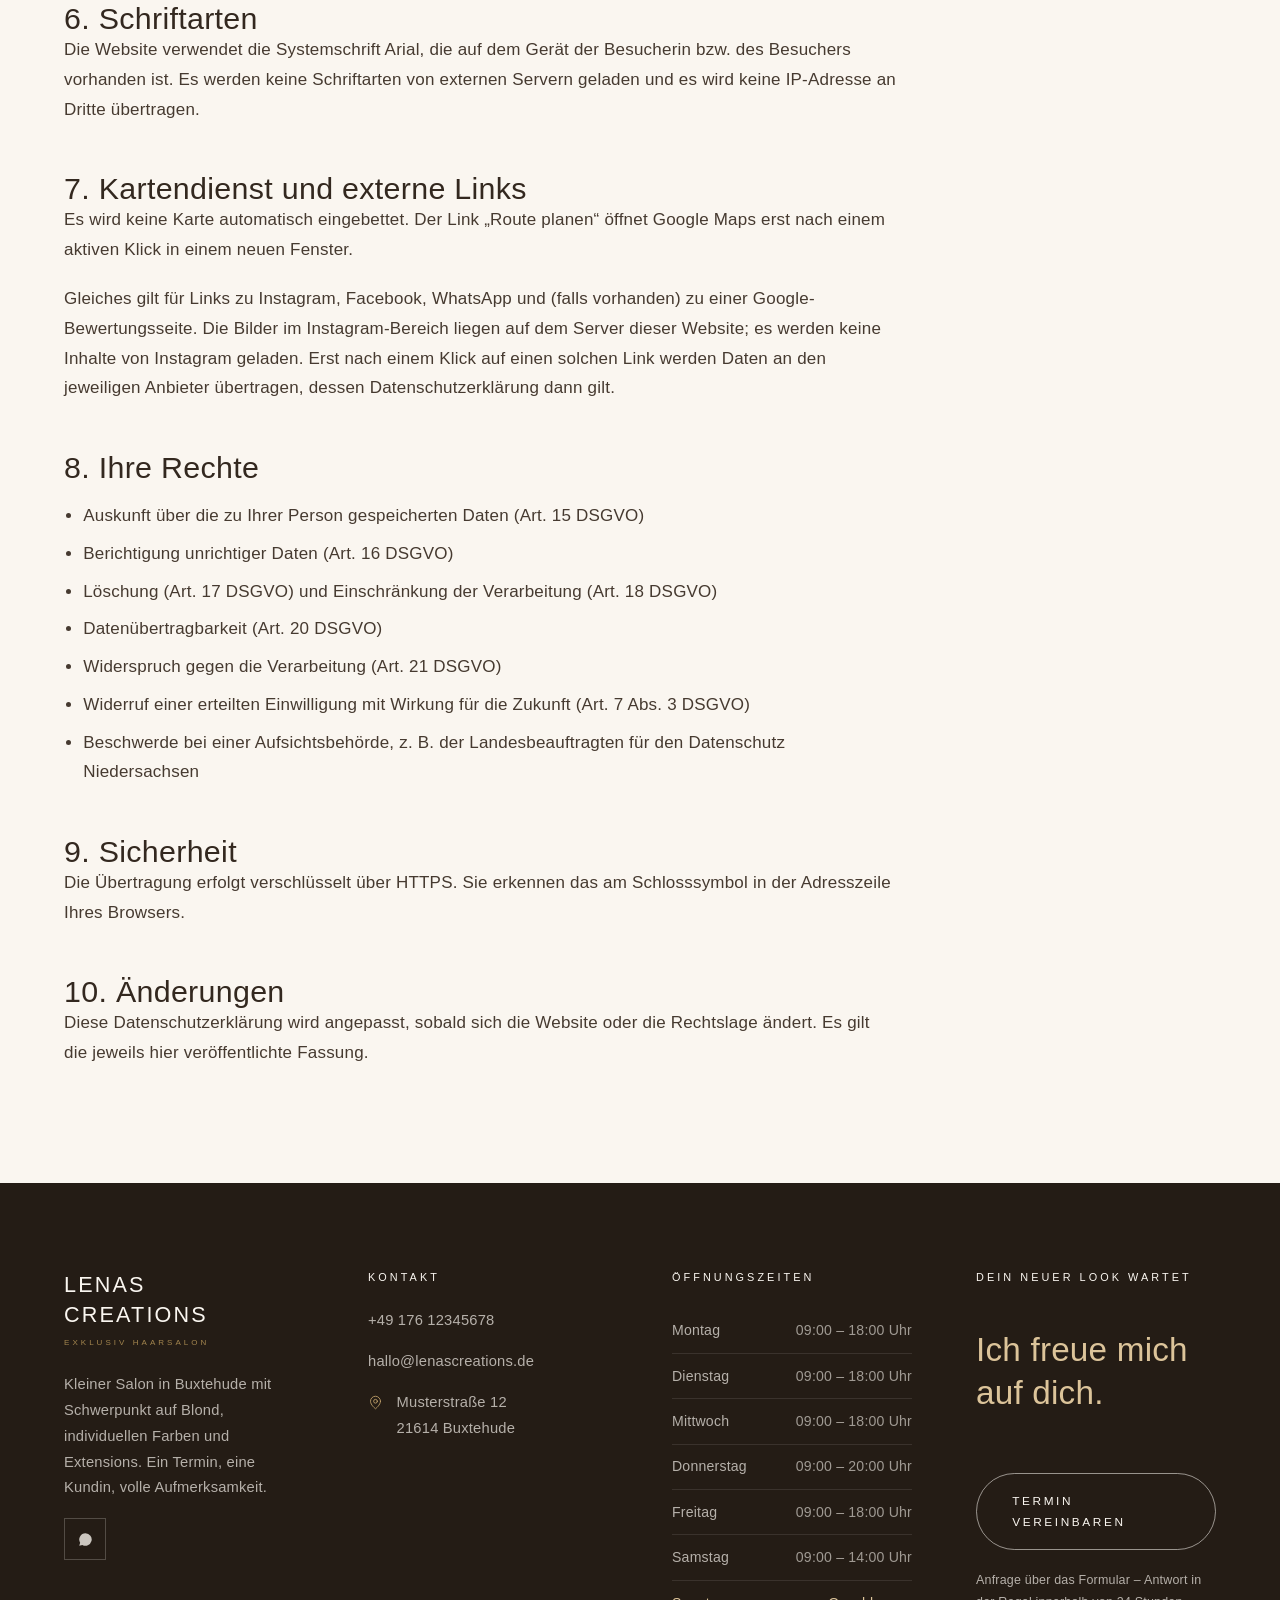
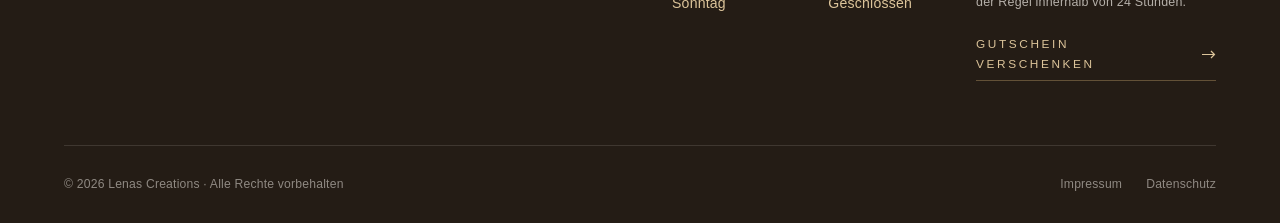
==== commit 6a5fee79: "Go-Live-Korrekturen: Sicherheit, Rechtstexte, Anschluesse, SEO, Bilder - Sicherheits-Header komplett" ====
--- a/datenschutz.html
+++ b/datenschutz.html
@@ -3,8 +3,8 @@
 <head>
 <meta charset="utf-8">
 <meta name="viewport" content="width=device-width, initial-scale=1">
-<title>Datenschutzerklärung – Lenas Creations</title>
-<meta name="description" content="Informationen zur Verarbeitung personenbezogener Daten auf der Website von Lenas Creations, Buxtehude.">
+<title>Datenschutz – Lenas Creations, Haarsalon in Buxtehude</title>
+<meta name="description" content="Datenschutzerklärung von Lenas Creations, Buxtehude: welche Daten beim Besuch der Website und bei Anfragen anfallen, wofür sie dienen und welche Rechte gelten.">
 <link rel="canonical" href="https://www.lenascreations.de/datenschutz.html">
 <meta name="theme-color" content="#33281F">
 <meta name="robots" content="noindex, follow">
@@ -12,8 +12,8 @@
 <meta property="og:type" content="website">
 <meta property="og:locale" content="de_DE">
 <meta property="og:site_name" content="Lenas Creations">
-<meta property="og:title" content="Datenschutzerklärung – Lenas Creations">
-<meta property="og:description" content="Informationen zur Verarbeitung personenbezogener Daten auf der Website von Lenas Creations, Buxtehude.">
+<meta property="og:title" content="Datenschutz – Lenas Creations, Haarsalon in Buxtehude">
+<meta property="og:description" content="Datenschutzerklärung von Lenas Creations, Buxtehude: welche Daten beim Besuch der Website und bei Anfragen anfallen, wofür sie dienen und welche Rechte gelten.">
 <meta property="og:url" content="https://www.lenascreations.de/datenschutz.html">
 <meta property="og:image" content="https://www.lenascreations.de/images/og-image.jpg">
 <meta name="twitter:card" content="summary_large_image">
@@ -65,7 +65,7 @@
 
 <main id="main">
   <section class="page-hero" style="min-height:clamp(280px,36svh,380px)">
-    <div class="page-hero__media"><img src="images/salon-2.jpg" alt="" width="1200" height="900"></div>
+    <div class="page-hero__media"><picture><source type="image/webp" srcset="images/salon-2.webp"><img src="images/salon-2.jpg" alt="" width="1200" height="900"></picture></div>
     <div class="page-hero__inner">
       <span class="eyebrow">Rechtliches</span>
       <h1>Datenschutz</h1>
@@ -76,14 +76,6 @@
   <section class="section">
     <div class="wrap">
       <div class="legal">
-        <div class="note">
-          <strong>Hinweis für die Inbetriebnahme:</strong> Diese Erklärung beschreibt die Website in
-          ihrem Auslieferungszustand (keine Cookies, kein Tracking, keine externen Karten).
-          Sobald ein Buchungssystem, ein Formulardienst oder eine Statistiklösung ergänzt wird,
-          muss der Text entsprechend angepasst werden. Für eine rechtssichere
-          Fassung empfiehlt sich eine anwaltliche Prüfung.
-        </div>
-
         <h2>1. Verantwortliche Stelle</h2>
         <p>
           Lena Mustermann, Lenas Creations, Musterstraße 12, 21614 Buxtehude.<br>
@@ -103,18 +95,28 @@
         <p>
           Beim Aufruf der Website werden durch den Hosting-Anbieter automatisch Daten in
           Server-Logfiles gespeichert: aufgerufene Seite, Datum und Uhrzeit, übertragene Datenmenge,
-          Referrer, Browsertyp und -version, Betriebssystem sowie eine gekürzte IP-Adresse.
-          Diese Daten dienen ausschließlich dem technischen Betrieb und der Angriffserkennung und
-          werden nach spätestens 7 Tagen gelöscht. Eine Zusammenführung mit anderen Daten findet nicht statt.
-        </p>
-
-        <h2>4. Kontaktformular</h2>
-        <p>
-          Wenn Sie uns über das Formular kontaktieren, werden die von Ihnen angegebenen Daten
-          (Name, E-Mail-Adresse, optional Telefonnummer, gewünschte Leistung, Wunschtermin und
-          Nachricht) zur Bearbeitung der Anfrage verarbeitet. Die Daten werden nicht ohne Ihre
-          Einwilligung weitergegeben und gelöscht, sobald die Anfrage abschließend bearbeitet ist
-          und keine gesetzlichen Aufbewahrungsfristen entgegenstehen.
+          Referrer, Browsertyp und -version, Betriebssystem sowie die IP-Adresse.
+          Diese Daten dienen ausschließlich dem technischen Betrieb und der Angriffserkennung
+          (Art.&nbsp;6 Abs.&nbsp;1 lit.&nbsp;f DSGVO). Eine Zusammenführung mit anderen Daten
+          findet nicht statt. [TODO: Hosting-Anbieter, Serverstandort und Speicherdauer der
+          Logfiles eintragen – beim Anbieter erfragen; Vertrag zur Auftragsverarbeitung abschließen.]
+        </p>
+
+        <h2>4. Kontaktformular und E-Mail</h2>
+        <!-- Passt zum aktuellen Stand (mailto). Wird ein Formulardienst wie Formspree
+             eingetragen, muss dieser Abschnitt neu geschrieben werden. -->
+        <p>
+          Das Anfrageformular überträgt keine Daten an unseren Server. Beim Absenden öffnet sich
+          Ihr eigenes E-Mail-Programm mit einer vorbereiteten Nachricht, die Sie selbst verschicken.
+        </p>
+        <p>
+          Wenn Sie uns eine E-Mail schreiben – direkt oder über das Formular –, verarbeiten wir die
+          darin enthaltenen Angaben (Name, E-Mail-Adresse, optional Telefonnummer, gewünschte
+          Leistung, Wunschtermin und Nachricht), um die Anfrage zu beantworten. Rechtsgrundlage ist
+          die Anbahnung eines Vertrags (Art.&nbsp;6 Abs.&nbsp;1 lit.&nbsp;b DSGVO). Die Daten werden
+          nicht ohne Ihre Einwilligung weitergegeben und gelöscht, sobald die Anfrage abschließend
+          bearbeitet ist und keine gesetzlichen Aufbewahrungsfristen entgegenstehen.
+          [TODO: Anbieter des E-Mail-Postfachs eintragen, z.&nbsp;B. IONOS oder Google.]
         </p>
 
         <h2>5. Terminbuchung über einen externen Anbieter</h2>
@@ -190,7 +192,7 @@
       </div>
 
       <div>
-        <h4 class="footer__title">Kontakt</h4>
+        <h3 class="footer__title">Kontakt</h3>
         <address class="footer__contact">
           <a data-phone data-phone-text href="tel:"><svg width="15" height="15" viewBox="0 0 24 24" fill="none" stroke="currentColor" stroke-width="1.4" stroke-linecap="round" stroke-linejoin="round" aria-hidden="true"><path d="M22 16.9v3a2 2 0 0 1-2.2 2 19.8 19.8 0 0 1-8.6-3.1 19.5 19.5 0 0 1-6-6A19.8 19.8 0 0 1 2.1 4.2 2 2 0 0 1 4.1 2h3a2 2 0 0 1 2 1.7c.1 1 .4 1.9.7 2.8a2 2 0 0 1-.4 2.1L8.1 9.9a16 16 0 0 0 6 6l1.3-1.3a2 2 0 0 1 2.1-.4c.9.3 1.8.6 2.8.7a2 2 0 0 1 1.7 2z"/></svg></a>
           <a data-mail data-mail-text href="mailto:"><svg width="15" height="15" viewBox="0 0 24 24" fill="none" stroke="currentColor" stroke-width="1.4" stroke-linecap="round" stroke-linejoin="round" aria-hidden="true"><rect x="2" y="4" width="20" height="16" rx="2"/><path d="m2 7 10 6 10-6"/></svg></a>
@@ -199,12 +201,12 @@
       </div>
 
       <div>
-        <h4 class="footer__title">Öffnungszeiten</h4>
+        <h3 class="footer__title">Öffnungszeiten</h3>
         <ul class="hours" data-hours></ul>
       </div>
 
       <div class="footer__cta">
-        <h4 class="footer__title">Dein neuer Look wartet</h4>
+        <h3 class="footer__title">Dein neuer Look wartet</h3>
         <p class="script">Ich freue mich auf dich.</p>
         <a class="btn btn--light" data-booking href="kontakt.html#termin"><span>Termin vereinbaren</span><svg class="btn__ext" viewBox="0 0 12 12" fill="none" stroke="currentColor" stroke-width="1.3" stroke-linecap="round" stroke-linejoin="round" aria-hidden="true"><path d="M4.5 1.5h6v6"/><path d="M10.5 1.5 5 7"/><path d="M9 8v2.5h-7.5V3H4"/></svg></a>
         <span class="footer__contact" style="font-size:.78rem" data-booking-note></span>
--- a/css/style.css
+++ b/css/style.css
@@ -386,7 +386,7 @@
 .hero__media::after {
   content: ""; position: absolute; inset: 0;
   background:
-    linear-gradient(105deg, rgba(36, 28, 21, .78) 0%, rgba(36, 28, 21, .46) 46%, rgba(36, 28, 21, .16) 100%),
+    linear-gradient(105deg, rgba(36, 28, 21, .84) 0%, rgba(36, 28, 21, .58) 46%, rgba(36, 28, 21, .22) 100%),
     linear-gradient(to top, rgba(36, 28, 21, .58), transparent 42%);
 }
 
@@ -413,7 +413,8 @@
 .hero__sub {
   margin-top: 1.1rem;
   font-size: .78rem; letter-spacing: .48em; text-transform: uppercase;
-  color: rgba(250, 246, 240, .82);
+  color: var(--cream);
+  text-shadow: 0 1px 10px rgba(36, 28, 21, .5);
   opacity: 0; animation: fadeUp 1s var(--ease) .55s forwards;
 }
 .hero__claim {
@@ -454,16 +455,23 @@
 .page-hero__media img { width: 100%; height: 100%; object-fit: cover; }
 .page-hero__media::after {
   content: ""; position: absolute; inset: 0;
-  background: linear-gradient(to top, rgba(36, 28, 21, .82), rgba(36, 28, 21, .34));
+  background: linear-gradient(to top, rgba(36, 28, 21, .9), rgba(36, 28, 21, .58) 62%, rgba(36, 28, 21, .28));
 }
 .page-hero__inner { width: 100%; max-width: var(--wrap); margin-inline: auto; }
-.page-hero h1 { color: var(--cream); font-size: clamp(2.5rem, 6vw, 4.25rem); }
-.page-hero .eyebrow { color: var(--gold-light); }
-.page-hero p { margin-top: 1.2rem; max-width: 36rem; color: rgba(250, 246, 240, .85); }
+.page-hero h1 {
+  color: var(--cream); font-size: clamp(2.5rem, 6vw, 4.25rem);
+  text-shadow: 0 2px 20px rgba(36, 28, 21, .55);
+}
+.page-hero .eyebrow { color: var(--gold-light); text-shadow: 0 1px 12px rgba(36, 28, 21, .85); }
+.page-hero p {
+  margin-top: 1.2rem; max-width: 36rem; color: var(--cream);
+  text-shadow: 0 1px 12px rgba(36, 28, 21, .6);
+}
 
 .breadcrumb {
   margin-top: 1.8rem; font-size: .68rem; letter-spacing: .2em;
-  text-transform: uppercase; color: rgba(250, 246, 240, .6);
+  text-transform: uppercase; color: rgba(250, 246, 240, .78);
+  text-shadow: 0 1px 10px rgba(36, 28, 21, .6);
 }
 .breadcrumb a:hover { color: var(--gold-light); }
 .breadcrumb span { margin-inline: .6rem; }
@@ -716,7 +724,7 @@
   padding-bottom: 1.1rem; margin-bottom: .5rem;
   border-bottom: 1px solid var(--line);
 }
-.price-block__head h3 { text-transform: uppercase; letter-spacing: .14em; font-size: clamp(1.1rem, 1.4vw, 1.4rem); font-weight: 500; }
+.price-block__head :is(h2, h3) { text-transform: uppercase; letter-spacing: .14em; font-size: clamp(1.1rem, 1.4vw, 1.4rem); font-weight: 500; }
 /* Zusatz-Label rechts neben der Rubrik in Schreibschrift (z. B. „Preis", „inkl. Waschen") */
 .price-block__note {
   margin-left: auto;
@@ -763,7 +771,7 @@
   position: absolute; top: 1.1rem; left: 0;
   font-family: var(--body); font-size: .7rem; letter-spacing: .24em; color: var(--gold-deep);
 }
-.step h4 { text-transform: uppercase; letter-spacing: .1em; font-size: 1.05rem; margin-bottom: .8rem; }
+.step h3 { text-transform: uppercase; letter-spacing: .1em; font-size: 1.05rem; margin-bottom: .8rem; }
 .step p { font-size: .92rem; color: var(--muted); }
 .section--dark .step { border-color: rgba(250, 246, 240, .18); }
 .section--dark .step p { color: rgba(250, 246, 240, .68); }
@@ -853,7 +861,7 @@
 }
 .timeline__item.is-active .timeline__num { color: var(--gold-light); }
 
-.timeline__card h4 {
+.timeline__card h3 {
   text-transform: uppercase; letter-spacing: .1em;
   font-size: 1.05rem; margin-bottom: .8rem;
 }
@@ -940,7 +948,7 @@
   grid-template-columns: repeat(auto-fit, minmax(min(100%, 220px), 1fr)); }
 .info-tile { padding: clamp(1.5rem, 2.5vw, 2rem); background: var(--white); border: 1px solid var(--line-soft); }
 .info-tile__icon { color: var(--gold-deep); margin-bottom: 1.1rem; }
-.info-tile h4 { text-transform: uppercase; letter-spacing: .12em; font-size: .95rem; font-weight: 500; margin-bottom: .7rem; }
+.info-tile h3 { text-transform: uppercase; letter-spacing: .12em; font-size: .95rem; font-weight: 500; margin-bottom: .7rem; }
 .info-tile p, .info-tile address {
   font-size: .95rem; font-weight: 400; color: var(--ink); font-style: normal; line-height: 1.7;
 }
@@ -973,7 +981,7 @@
   background: var(--white);
   border: 1px solid var(--line);
   border-radius: 0;
-  font-size: .98rem; font-weight: 400; color: var(--espresso);
+  font-size: 1rem; font-weight: 400; color: var(--espresso);
   transition: border-color var(--fast), box-shadow var(--fast);
   appearance: none;
 }
@@ -1187,7 +1195,7 @@
 
 /* ---------- 9 · FOOTER -------------------------------------------------- */
 .footer { background: var(--espresso-deep); color: rgba(250, 246, 240, .68); padding-top: clamp(3.5rem, 7vw, 6rem); }
-.footer h4, .footer .brand__mark { color: var(--cream); }
+.footer h3, .footer .brand__mark { color: var(--cream); }
 .footer a:hover { color: var(--gold-light); }
 
 .footer__grid {
